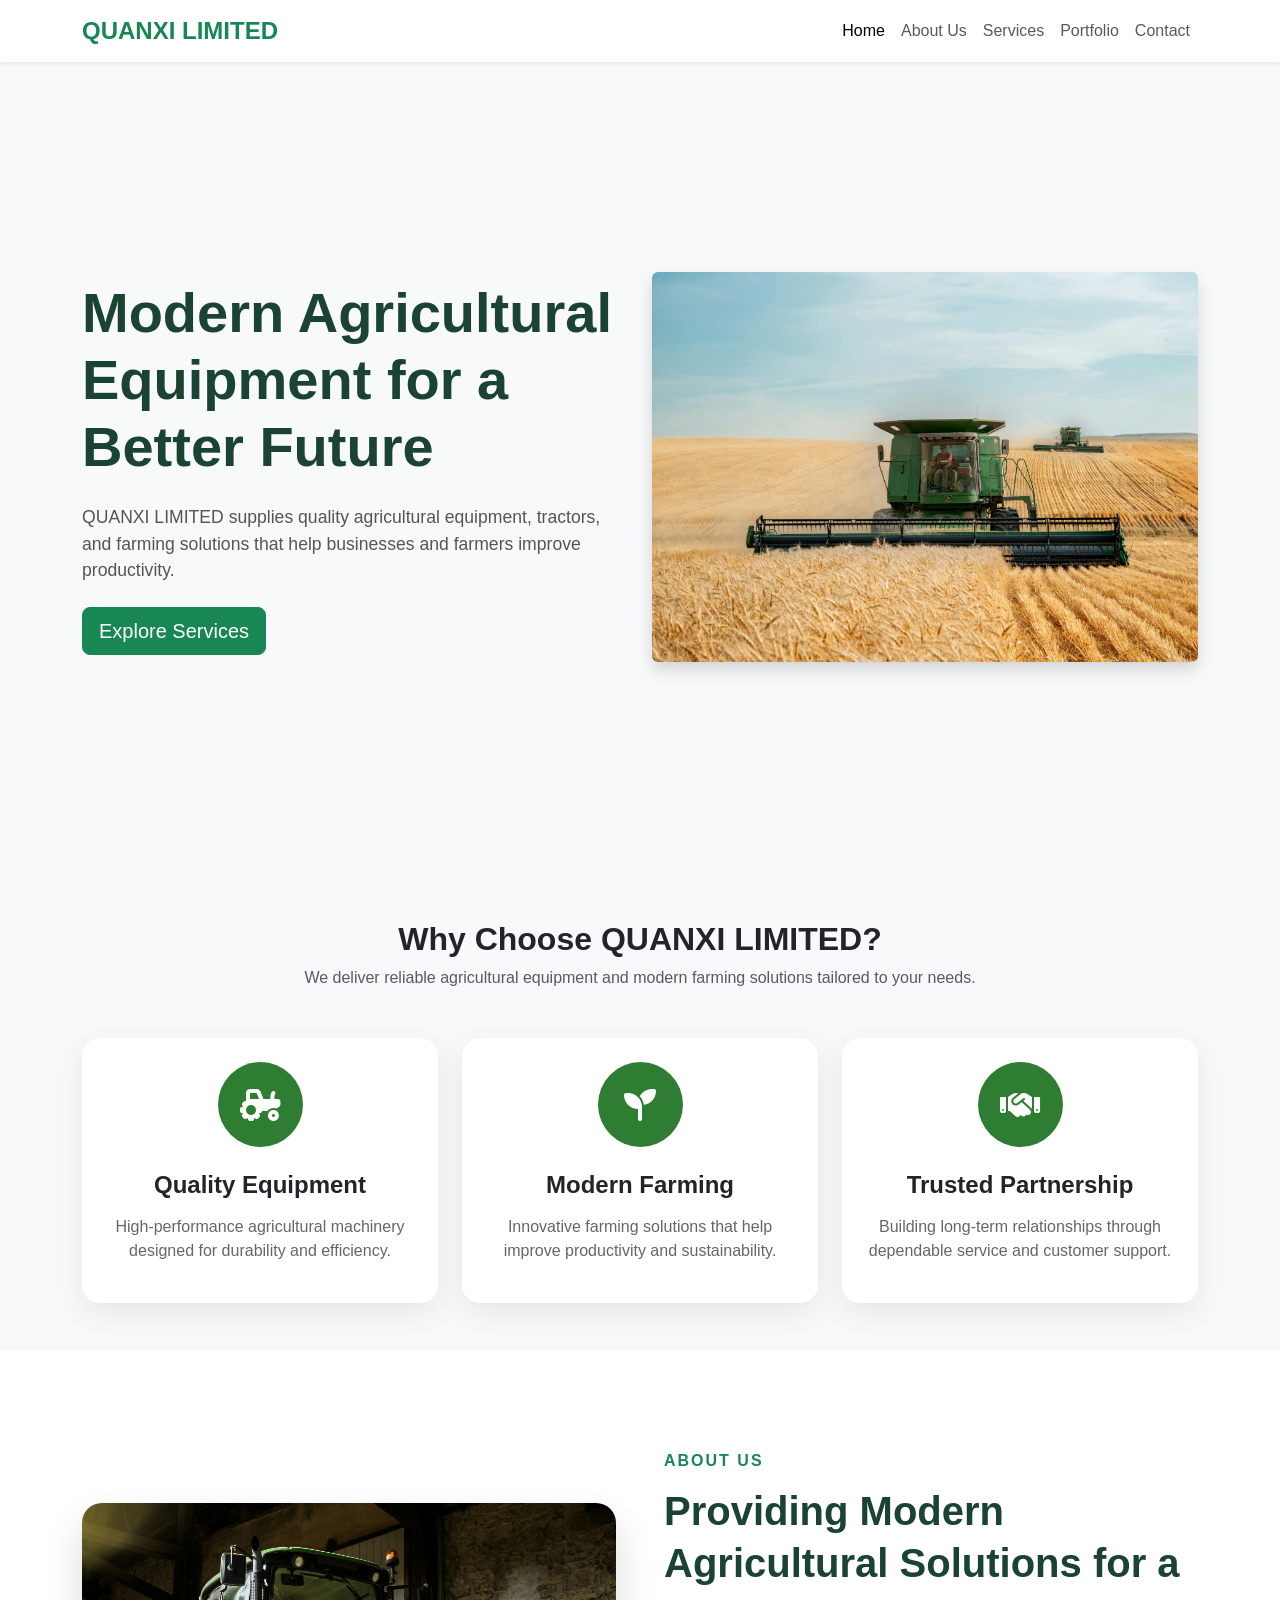
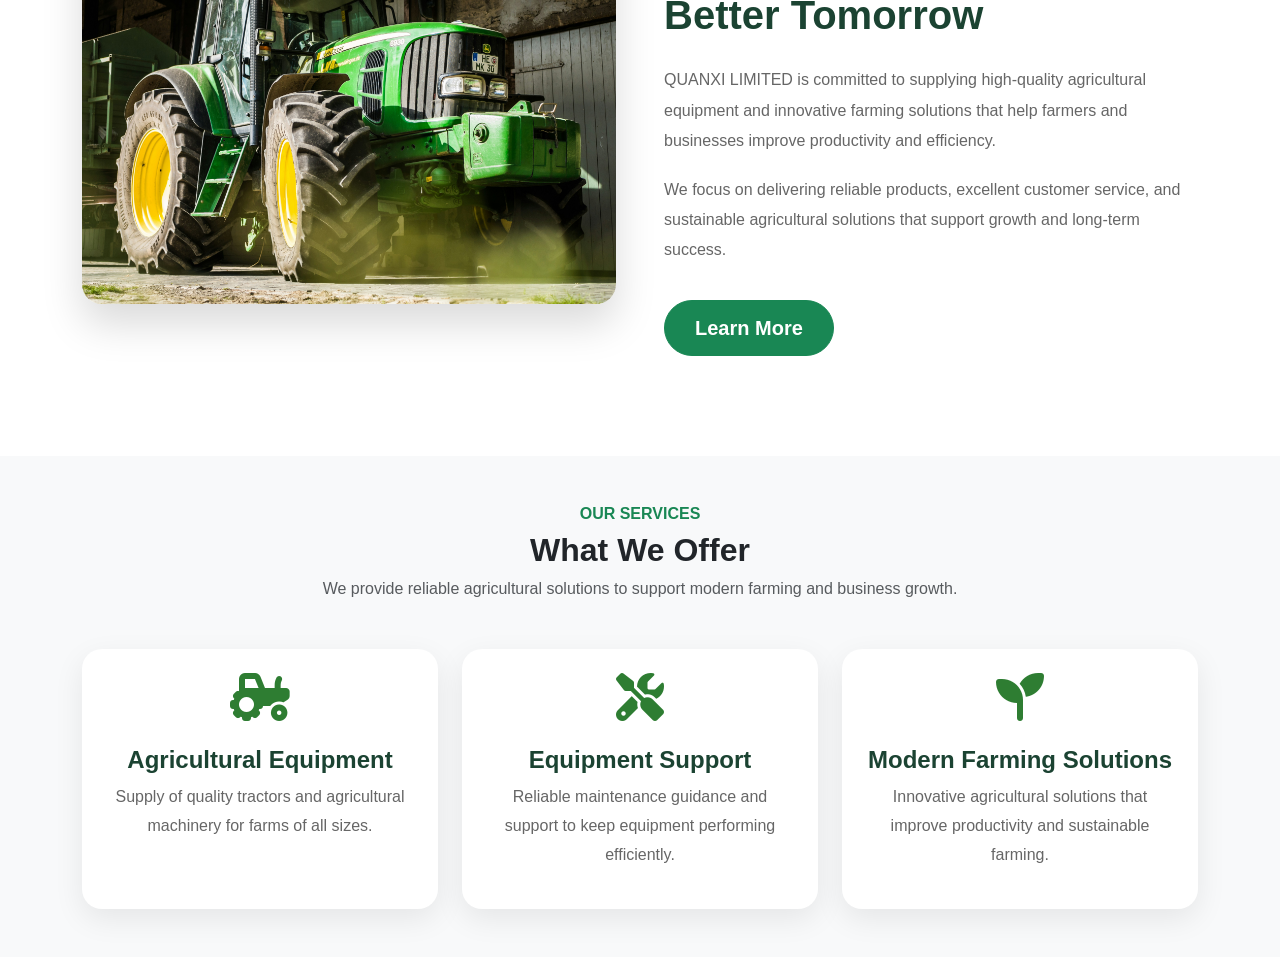
==== index.html @ 1d9ca7fa "Add initial website structure and content for QUANXI LIMITED and Build homepage, about and services " ====
<!DOCTYPE html>
<html lang="en">
<head>
    <meta charset="UTF-8">
    <meta name="viewport" content="width=device-width, initial-scale=1.0">

    <title>QUANXI LIMITED</title>

    <link href="https://cdn.jsdelivr.net/npm/bootstrap@5.3.8/dist/css/bootstrap.min.css" rel="stylesheet" integrity="sha384-sRIl4kxILFvY47J16cr9ZwB07vP4J8+LH7qKQnuqkuIAvNWLzeN8tE5YBujZqJLB" crossorigin="anonymous">
    <link rel="stylesheet" href="https://cdnjs.cloudflare.com/ajax/libs/font-awesome/6.7.2/css/all.min.css">
    <link rel="stylesheet" href="css/style.css">
</head>
<body>
    <nav class="navbar navbar-expand-lg bg-white shadow-sm">

  <div class="container">
    <a class="navbar-brand fw-bold text-success" href="index.html">
      QUANXI LIMITED
    </a>

    <button class="navbar-toggler" type="button" data-bs-toggle="collapse" data-bs-target="#navbarNav">
      <span class="navbar-toggler-icon"></span>
    </button>

    <div class="collapse navbar-collapse" id="navbarNav">
      <ul class="navbar-nav ms-auto">
        <li class="nav-item">
          <a class="nav-link active" href="index.html">Home</a>
        </li>
        <li class="nav-item">
          <a class="nav-link" href="about.html">About Us</a>
        </li>
        <li class="nav-item">
          <a class="nav-link" href="services.html">Services</a>
        </li>
        <li class="nav-item">
          <a class="nav-link" href="portfolio.html">Portfolio</a>
        </li>
        <li class="nav-item">
          <a class="nav-link" href="contact.html">Contact</a>
        </li>
      </ul>
    </div>
  </div>
</nav>
<section class="hero d-flex align-items-center">
    <div class="container">
        <div class="row align-items-center">

            <div class="col-lg-6">
                <h1 class="display-4 fw-bold">
                    Modern Agricultural Equipment for a Better Future
                </h1>

                <p class="lead my-4">
                    QUANXI LIMITED supplies quality agricultural equipment,
                    tractors, and farming solutions that help businesses and
                    farmers improve productivity.
                </p>

                <a href="services.html" class="btn btn-success btn-lg">
                    Explore Services
                </a>
            </div>

            <div class="col-lg-6 text-center">
                <img src="images/hero/hero.jpg"
                     class="img-fluid rounded shadow"
                     alt="Agricultural Equipment">
            </div>

        </div>
    </div>
</section>
<!-- Why Choose Us -->
<section class="py-5 bg-light">
    <div class="container">

        <div class="text-center mb-5">
            <h2 class="fw-bold">Why Choose QUANXI LIMITED?</h2>
            <p class="text-muted">
                We deliver reliable agricultural equipment and modern farming solutions tailored to your needs.
            </p>
        </div>

        <div class="row g-4">

            <!-- Card 1 -->
            <div class="col-md-4">
                <div class="feature-card text-center p-4 h-100">
                    <div class="icon-box">
                        <i class="fas fa-tractor"></i>
                    </div>

                    <h4 class="mt-4">Quality Equipment</h4>

                    <p>
                        High-performance agricultural machinery designed for durability and efficiency.
                    </p>
                </div>
            </div>

            <!-- Card 2 -->
            <div class="col-md-4">
                <div class="feature-card text-center p-4 h-100">
                    <div class="icon-box">
                        <i class="fas fa-seedling"></i>
                    </div>

                    <h4 class="mt-4">Modern Farming</h4>

                    <p>
                        Innovative farming solutions that help improve productivity and sustainability.
                    </p>
                </div>
            </div>

            <!-- Card 3 -->
            <div class="col-md-4">
                <div class="feature-card text-center p-4 h-100">
                    <div class="icon-box">
                        <i class="fas fa-handshake"></i>
                    </div>

                    <h4 class="mt-4">Trusted Partnership</h4>

                    <p>
                        Building long-term relationships through dependable service and customer support.
                    </p>
                </div>
            </div>

        </div>

    </div>
</section>
<!-- About Section -->
<section class="about-section">
    <div class="container">

        <div class="row align-items-center g-5">

            <!-- Image -->
            <div class="col-lg-6">
                <img src="images/about/about.jpg"
                     class="img-fluid"
                     alt="About QUANXI LIMITED">
            </div>

            <!-- Content -->
            <div class="col-lg-6">

                <h6 class="text-success text-uppercase fw-bold">
                    About Us
                </h6>

                <h2 class="fw-bold mb-4">
                    Providing Modern Agricultural Solutions for a Better Tomorrow
                </h2>

                <p>
                    QUANXI LIMITED is committed to supplying high-quality agricultural equipment and innovative farming solutions that help farmers and businesses improve productivity and efficiency.
                </p>

                <p>
                    We focus on delivering reliable products, excellent customer service, and sustainable agricultural solutions that support growth and long-term success.
                </p>

                <a href="about.html" class="btn btn-success btn-lg mt-3">
                    Learn More
                </a>

            </div>

        </div>

    </div>
</section>
<!-- Services Section -->
<section class="services-section py-5 bg-light">

    <div class="container">

        <div class="text-center mb-5">
            <h6 class="text-success text-uppercase fw-bold">
                Our Services
            </h6>

            <h2 class="fw-bold">
                What We Offer
            </h2>

            <p class="text-muted">
                We provide reliable agricultural solutions to support modern farming and business growth.
            </p>
        </div>

        <div class="row g-4">

            <!-- Service 1 -->
            <div class="col-md-4">
                <div class="service-card text-center p-4 h-100">
                    <i class="fas fa-tractor service-icon"></i>
                    <h4 class="mt-4">Agricultural Equipment</h4>
                    <p>
                        Supply of quality tractors and agricultural machinery for farms of all sizes.
                    </p>
                </div>
            </div>

            <!-- Service 2 -->
            <div class="col-md-4">
                <div class="service-card text-center p-4 h-100">
                    <i class="fas fa-screwdriver-wrench service-icon"></i>
                    <h4 class="mt-4">Equipment Support</h4>
                    <p>
                        Reliable maintenance guidance and support to keep equipment performing efficiently.
                    </p>
                </div>
            </div>

            <!-- Service 3 -->
            <div class="col-md-4">
                <div class="service-card text-center p-4 h-100">
                    <i class="fas fa-seedling service-icon"></i>
                    <h4 class="mt-4">Modern Farming Solutions</h4>
                    <p>
                        Innovative agricultural solutions that improve productivity and sustainable farming.
                    </p>
                </div>
            </div>

        </div>

    </div>

</section>
<script src="https://cdn.jsdelivr.net/npm/bootstrap@5.3.8/dist/js/bootstrap.bundle.min.js" integrity="sha384-FKyoEForCGlyvwx9Hj09JcYn3nv7wiPVlz7YYwJrWVcXK/BmnVDxM+D2scQbITxI" crossorigin="anonymous"></script>
</body>
</html>
---- css/style.css ----
body {
    font-family: Arial, sans-serif;
}

.navbar-brand {
    font-size: 1.5rem;
}
.hero{
    min-height:90vh;
    display:flex;
    align-items:center;
    background:#f8f9fa;
}

.hero h1{
    color:#1b4332;
}

.hero p{
    color:#555;
    font-size:1.1rem;
}

.hero img{
    max-height:550px;
    object-fit:cover;
    transition:.4s ease;
}

.hero img:hover{
    transform:scale(1.05);
}
/* ===========================
   Why Choose Us
=========================== */

.feature-card{
    background:#fff;
    border-radius:18px;
    box-shadow:0 10px 30px rgba(0,0,0,.08);
    transition:.35s ease;
}

.feature-card:hover{
    transform:translateY(-10px);
    box-shadow:0 15px 35px rgba(0,0,0,.12);
}

.icon-box{
    width:85px;
    height:85px;
    background:#2E7D32;
    color:#fff;
    border-radius:50%;
    display:flex;
    justify-content:center;
    align-items:center;
    margin:auto;
    font-size:2rem;
}

.feature-card h4{
    font-weight:700;
    margin-bottom:15px;
}

.feature-card p{
    color:#666;
}
/* ===========================
   About Section
=========================== */

.about-section{
    padding:100px 0;
    background:#fff;
}

.about-section img{
    width:100%;
    border-radius:20px;
    box-shadow:0 20px 40px rgba(0,0,0,.15);
    transition:.4s ease;
}

.about-section img:hover{
    transform:scale(1.03);
}

.about-section h6{
    letter-spacing:2px;
    margin-bottom:15px;
}

.about-section h2{
    color:#1B4332;
    font-size:2.5rem;
    line-height:1.3;
}

.about-section p{
    color:#666;
    line-height:1.9;
    margin-bottom:18px;
}

.about-section .btn{
    padding:12px 30px;
    border-radius:50px;
    font-weight:600;
    transition:.3s;
}

.about-section .btn:hover{
    transform:translateY(-3px);
}
/* ===========================
   Services Section
=========================== */

.services-section{
    padding:100px 0;
}

.service-card{
    background:#fff;
    border-radius:20px;
    box-shadow:0 10px 30px rgba(0,0,0,.08);
    transition:.3s ease;
}

.service-card:hover{
    transform:translateY(-10px);
    box-shadow:0 20px 40px rgba(0,0,0,.12);
}

.service-icon{
    font-size:3rem;
    color:#2E7D32;
}

.service-card h4{
    margin-top:20px;
    color:#1B4332;
    font-weight:700;
}

.service-card p{
    color:#666;
    line-height:1.8;
}
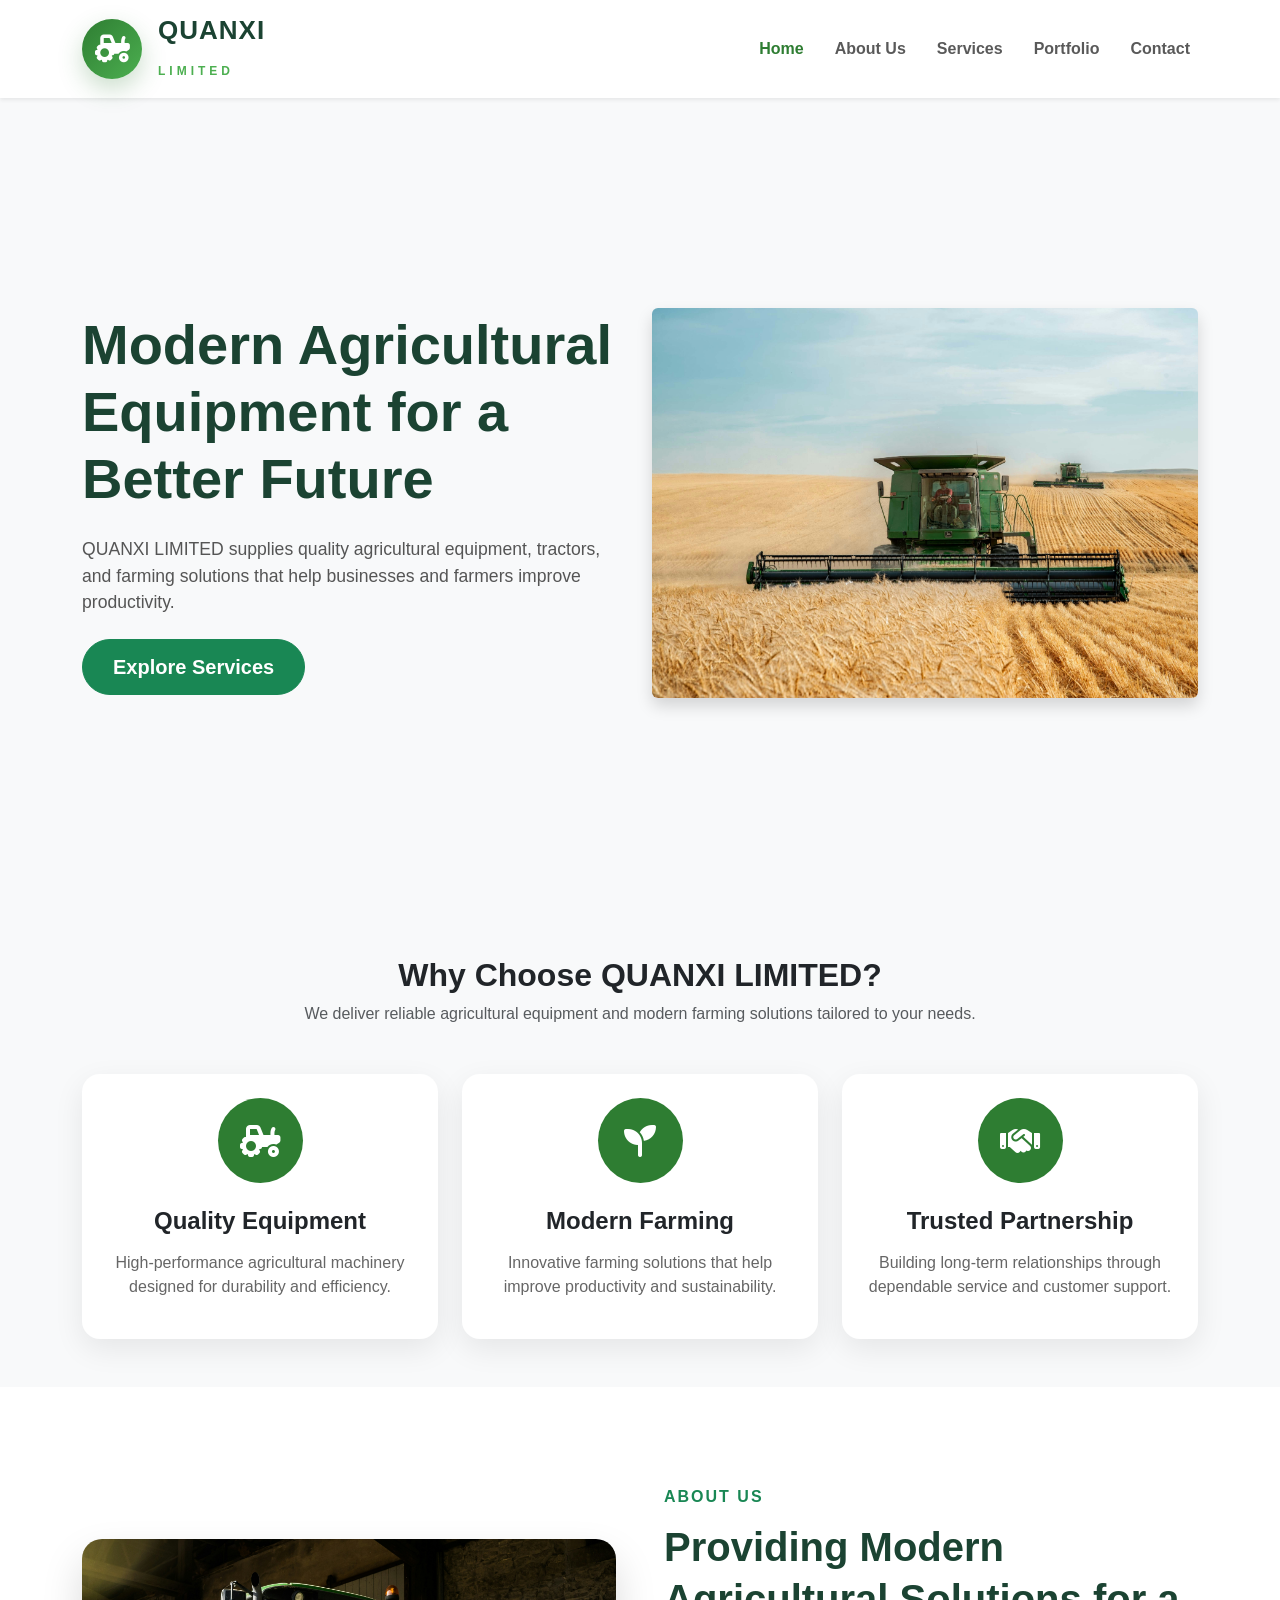
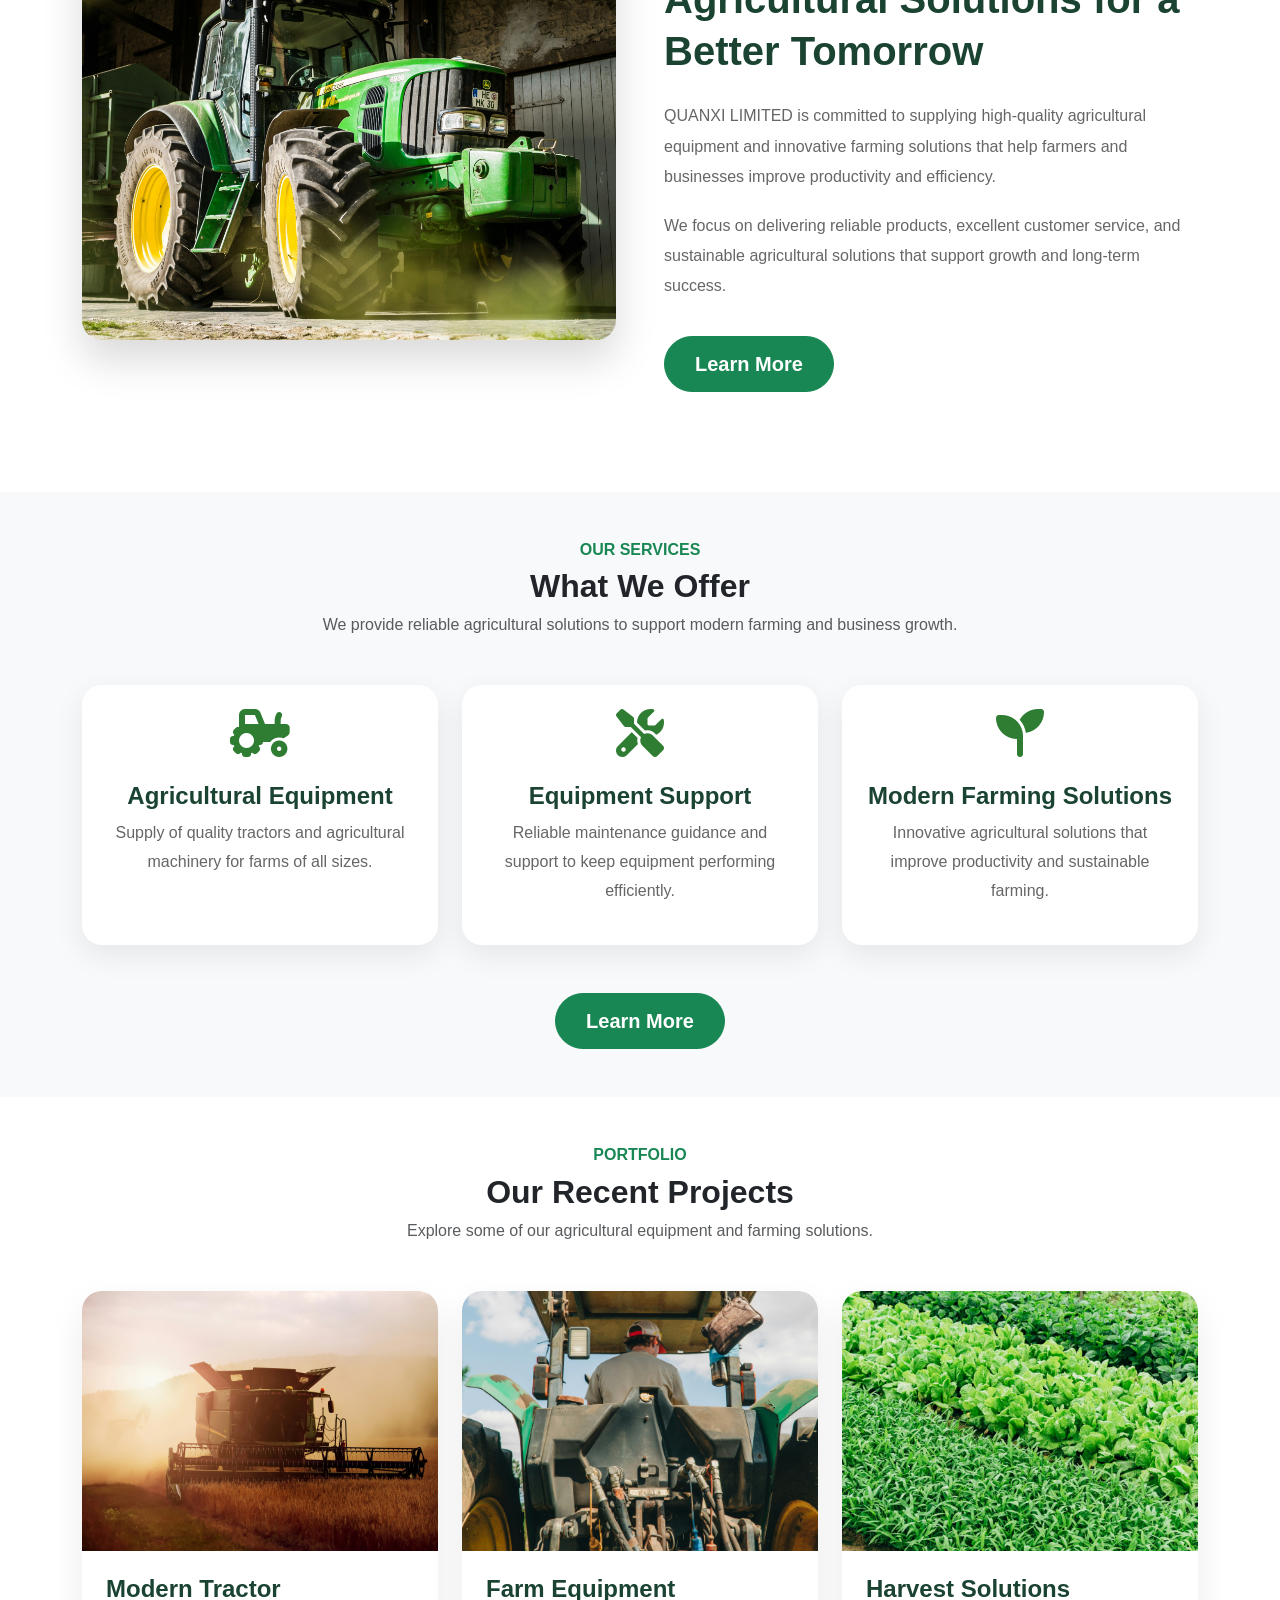
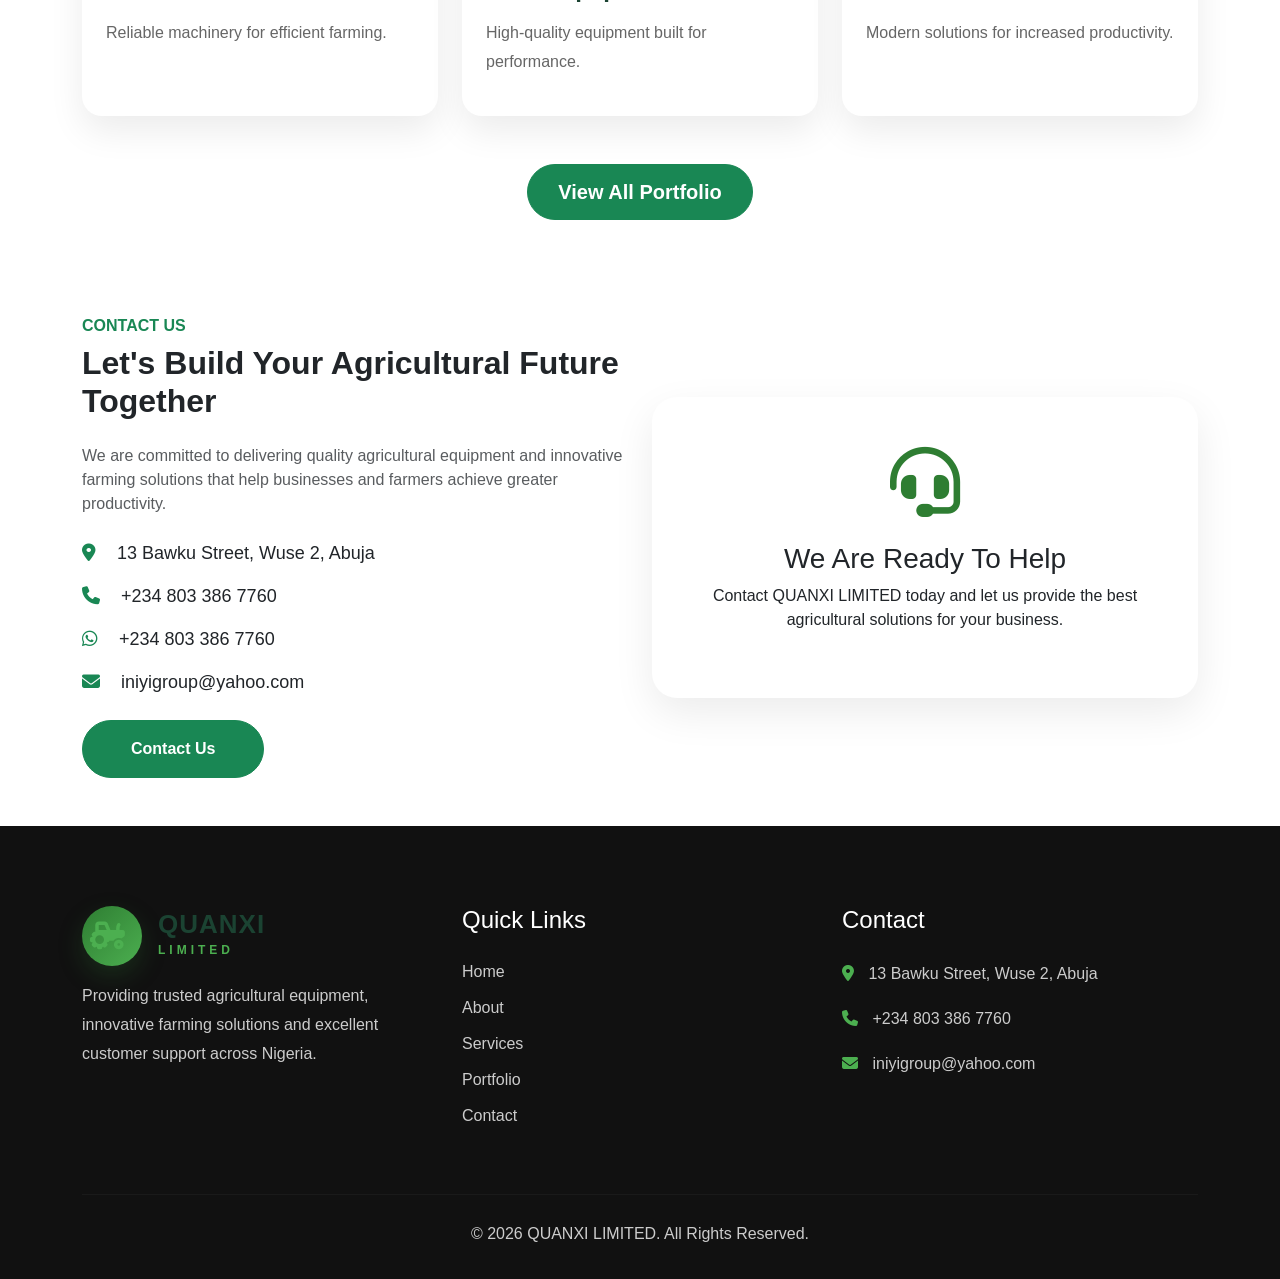
==== commit ab17267a: "Enhance website design and functionality - Updated CSS styles for buttons, portfolio, and sections t" ====
--- a/index.html
+++ b/index.html
@@ -14,9 +14,29 @@
     <nav class="navbar navbar-expand-lg bg-white shadow-sm">
 
   <div class="container">
-    <a class="navbar-brand fw-bold text-success" href="index.html">
-      QUANXI LIMITED
-    </a>
+    <a class="navbar-brand d-flex align-items-center" href="index.html">
+
+    <div class="logo-icon me-3">
+
+        <i class="fas fa-tractor"></i>
+
+    </div>
+
+    <div>
+
+        <span class="logo-title">
+            QUANXI
+        </span>
+
+        <br>
+
+        <span class="logo-subtitle">
+            LIMITED
+        </span>
+
+    </div>
+
+</a>
 
     <button class="navbar-toggler" type="button" data-bs-toggle="collapse" data-bs-target="#navbarNav">
       <span class="navbar-toggler-icon"></span>
@@ -229,12 +249,293 @@
                     </p>
                 </div>
             </div>
-
-        </div>
-
-    </div>
-
+            <div class="text-center mt-5">
+            <a href="services.html" class="btn btn-success btn-lg">
+            Learn More
+            </a>
+            </div>
+        </div>
+    </div>
 </section>
-<script src="https://cdn.jsdelivr.net/npm/bootstrap@5.3.8/dist/js/bootstrap.bundle.min.js" integrity="sha384-FKyoEForCGlyvwx9Hj09JcYn3nv7wiPVlz7YYwJrWVcXK/BmnVDxM+D2scQbITxI" crossorigin="anonymous"></script>
+<!-- Portfolio Preview -->
+<section class="portfolio-section py-5">
+
+    <div class="container">
+
+        <div class="text-center mb-5">
+
+            <h6 class="text-success text-uppercase fw-bold">
+                Portfolio
+            </h6>
+
+            <h2 class="fw-bold">
+                Our Recent Projects
+            </h2>
+
+            <p class="text-muted">
+                Explore some of our agricultural equipment and farming solutions.
+            </p>
+
+        </div>
+
+        <div class="row g-4">
+
+            <div class="col-md-4">
+                <div class="portfolio-card">
+                    <img src="images/portfolio/portfolio1.jpg" class="img-fluid" alt="">
+                    <div class="p-4">
+                        <h4>Modern Tractor</h4>
+                        <p>Reliable machinery for efficient farming.</p>
+                    </div>
+                </div>
+            </div>
+
+            <div class="col-md-4">
+                <div class="portfolio-card">
+                    <img src="images/portfolio/portfolio2.jpg" class="img-fluid" alt="">
+                    <div class="p-4">
+                        <h4>Farm Equipment</h4>
+                        <p>High-quality equipment built for performance.</p>
+                    </div>
+                </div>
+            </div>
+
+            <div class="col-md-4">
+                <div class="portfolio-card">
+                    <img src="images/portfolio/portfolio3.jpg" class="img-fluid" alt="">
+                    <div class="p-4">
+                        <h4>Harvest Solutions</h4>
+                        <p>Modern solutions for increased productivity.</p>
+                    </div>
+                </div>
+            </div>
+
+        </div>
+
+        <div class="text-center mt-5">
+
+            <a href="portfolio.html" class="btn btn-success btn-lg">
+                View All Portfolio
+            </a>
+
+        </div>
+
+    </div>
+</section>
+<!-- ================= Contact Preview ================= -->
+
+<section class="contact-preview py-5">
+
+    <div class="container">
+
+        <div class="row align-items-center">
+
+            <div class="col-lg-6">
+
+                <h6 class="text-success text-uppercase fw-bold">
+                    Contact Us
+                </h6>
+
+                <h2 class="fw-bold mb-4">
+                    Let's Build Your Agricultural Future Together
+                </h2>
+
+                <p class="text-muted mb-4">
+                    We are committed to delivering quality agricultural
+                    equipment and innovative farming solutions that help
+                    businesses and farmers achieve greater productivity.
+                </p>
+
+                <div class="contact-item mb-3">
+
+                    <i class="fas fa-map-marker-alt text-success me-3"></i>
+
+                    13 Bawku Street, Wuse 2, Abuja
+
+                </div>
+
+                <div class="contact-item mb-3">
+
+                    <i class="fas fa-phone text-success me-3"></i>
+
+                    +234 803 386 7760
+
+                </div>
+
+                <div class="contact-item mb-3">
+
+                    <i class="fab fa-whatsapp text-success me-3"></i>
+
+                    +234 803 386 7760
+
+                </div>
+
+                <div class="contact-item mb-4">
+
+                    <i class="fas fa-envelope text-success me-3"></i>
+
+                    iniyigroup@yahoo.com
+
+                </div>
+
+                <a href="contact.html" class="btn btn-success rounded-pill px-5 py-3">
+
+                    Contact Us
+
+                </a>
+
+            </div>
+
+            <div class="col-lg-6">
+
+                <div class="contact-box">
+
+                    <i class="fas fa-headset"></i>
+
+                    <h3>
+
+                        We Are Ready To Help
+
+                    </h3>
+
+                    <p>
+
+                        Contact QUANXI LIMITED today and let us provide
+                        the best agricultural solutions for your business.
+
+                    </p>
+
+                </div>
+
+            </div>
+
+        </div>
+
+    </div>
+
+</section>
+<!-- ================= Footer ================= -->
+
+<footer class="footer">
+
+<div class="container">
+
+<div class="row gy-5">
+
+<div class="col-lg-4">
+
+<div class="d-flex align-items-center mb-3">
+
+<div class="logo-icon me-3">
+
+<i class="fas fa-tractor"></i>
+
+</div>
+
+<div>
+
+<h3 class="mb-0 logo-title">
+
+QUANXI
+
+</h3>
+
+<small class="logo-subtitle">
+
+LIMITED
+
+</small>
+
+</div>
+
+</div>
+
+<p>
+
+Providing trusted agricultural equipment,
+innovative farming solutions and excellent
+customer support across Nigeria.
+
+</p>
+
+</div>
+
+<div class="col-lg-4">
+
+<h4>
+
+Quick Links
+
+</h4>
+
+<ul class="footer-links">
+
+<li><a href="index.html">Home</a></li>
+
+<li><a href="about.html">About</a></li>
+
+<li><a href="services.html">Services</a></li>
+
+<li><a href="portfolio.html">Portfolio</a></li>
+
+<li><a href="contact.html">Contact</a></li>
+
+</ul>
+
+</div>
+
+<div class="col-lg-4">
+
+<h4>
+
+Contact
+
+</h4>
+
+<p>
+
+<i class="fas fa-map-marker-alt"></i>
+
+13 Bawku Street,
+Wuse 2,
+Abuja
+
+</p>
+
+<p>
+
+<i class="fas fa-phone"></i>
+
++234 803 386 7760
+
+</p>
+
+<p>
+
+<i class="fas fa-envelope"></i>
+
+iniyigroup@yahoo.com
+
+</p>
+
+</div>
+
+</div>
+
+<hr>
+
+<p class="text-center mb-0">
+
+© 2026 QUANXI LIMITED.
+All Rights Reserved.
+
+</p>
+
+</div>
+
+</footer>
+
+<script src="https://cdn.jsdelivr.net/npm/bootstrap@5.3.8/dist/js/bootstrap.bundle.min.js"></script>
+
 </body>
-</html>+</html>
--- a/css/style.css
+++ b/css/style.css
@@ -29,6 +29,17 @@
 
 .hero img:hover{
     transform:scale(1.05);
+}
+
+.hero .btn{
+    padding:12px 30px;
+    border-radius:50px;
+    font-weight:600;
+    transition:.3s;
+}
+
+.hero .btn:hover{
+    transform:translateY(-3px);
 }
 /* ===========================
    Why Choose Us
@@ -148,4 +159,888 @@
 .service-card p{
     color:#666;
     line-height:1.8;
+}
+
+/* ===========================
+   Global Buttons
+=========================== */
+
+.btn-success{
+    border-radius:50px;
+    padding:12px 30px;
+    font-weight:600;
+    transition:all .3s ease;
+}
+
+.btn-success:hover{
+    transform:translateY(-4px);
+    background:#1B4332;
+    border-color:#1B4332;
+    box-shadow:0 10px 20px rgba(0,0,0,.15);
+}
+
+/* ===========================
+   Portfolio Hero
+=========================== */
+
+.portfolio-hero{
+
+    background:linear-gradient(rgba(0,0,0,.60),rgba(0,0,0,.60)),
+    url("../images/portfolio/portfolio1.jpg");
+
+    background-size:cover;
+    background-position:center;
+    background-repeat:no-repeat;
+
+    padding:150px 0;
+
+    color:#fff;
+
+}
+
+.portfolio-hero h1{
+
+    font-size:3.2rem;
+
+    margin:20px 0;
+
+}
+
+.portfolio-hero p{
+
+    max-width:700px;
+
+    margin:auto;
+
+}
+
+
+
+/* ===========================
+   Portfolio Section
+=========================== */
+
+.portfolio-section{
+
+    padding:100px 0;
+
+}
+
+.portfolio-section .btn{
+
+    transition:.3s;
+
+}
+
+.portfolio-section .btn:hover{
+
+    transform:translateY(-3px);
+
+}
+
+
+
+/* ===========================
+   Portfolio Card
+=========================== */
+
+.portfolio-card{
+
+    background:#fff;
+
+    border-radius:20px;
+
+    overflow:hidden;
+
+    box-shadow:0 15px 35px rgba(0,0,0,.08);
+
+    transition:.4s;
+
+    height:100%;
+
+    display:flex;
+
+    flex-direction:column;
+
+}
+
+.portfolio-card:hover{
+
+    transform:translateY(-10px);
+
+    box-shadow:0 25px 50px rgba(0,0,0,.15);
+
+}
+
+
+
+/* Images */
+
+.portfolio-card img{
+
+    width:100%;
+
+    height:260px;
+
+    object-fit:cover;
+
+    transition:.5s;
+
+}
+
+.portfolio-card:hover img{
+
+    transform:scale(1.08);
+
+}
+
+
+
+/* Card Body */
+
+.portfolio-card .p-4{
+
+    flex:1;
+
+    display:flex;
+
+    flex-direction:column;
+
+}
+
+.portfolio-card h4{
+
+    color:#1B4332;
+
+    font-weight:700;
+
+    margin-bottom:15px;
+
+}
+
+.portfolio-card p{
+
+    color:#666;
+
+    line-height:1.8;
+
+    flex-grow:1;
+
+}
+
+.portfolio-card .btn{
+
+    align-self:flex-start;
+
+}
+
+
+
+/* ===========================
+   Statistics
+=========================== */
+
+.stats-section{
+
+    background:#f8f9fa;
+
+}
+
+.stats-section h2{
+
+    font-size:3rem;
+
+    color:#2E7D32;
+
+    font-weight:700;
+
+}
+
+.stats-section p{
+
+    color:#666;
+
+}
+
+
+
+/* ===========================
+   CTA
+=========================== */
+
+.cta-section{
+
+    background:#2E7D32;
+
+    color:#fff;
+
+    padding:90px 0;
+
+}
+
+.cta-section .btn{
+
+    transition:.3s;
+
+}
+
+.cta-section .btn:hover{
+
+    transform:translateY(-4px);
+
+}
+
+
+
+/* ===========================
+   Footer
+=========================== */
+
+footer{
+
+    background:#111;
+
+}
+
+footer h3,
+footer h4{
+
+    margin-bottom:20px;
+
+}
+
+footer p{
+
+    color:#ccc;
+
+}
+
+footer ul{
+
+    padding:0;
+
+}
+
+footer ul li{
+
+    margin-bottom:10px;
+
+}
+
+footer ul li a{
+
+    color:#ccc;
+
+    text-decoration:none;
+
+    transition:.3s;
+
+}
+
+footer ul li a:hover{
+
+    color:#2E7D32;
+
+}
+
+footer i{
+
+    cursor:pointer;
+
+    transition:.3s;
+
+}
+
+footer i:hover{
+
+    color:#2E7D32;
+
+    transform:translateY(-5px);
+
+}
+
+/*==================================
+        COMPANY LOGO
+==================================*/
+
+.logo-icon{
+
+    width:60px;
+    height:60px;
+
+    border-radius:50%;
+
+    background:linear-gradient(135deg,#2E7D32,#4CAF50);
+
+    display:flex;
+    justify-content:center;
+    align-items:center;
+
+    color:#fff;
+
+    font-size:28px;
+
+    transition:.4s ease;
+
+    box-shadow:0 10px 25px rgba(46,125,50,.25);
+
+}
+
+.logo-title{
+
+    font-size:26px;
+
+    font-weight:800;
+
+    color:#1B4332;
+
+    letter-spacing:1px;
+
+    line-height:1;
+
+    transition:.3s;
+
+}
+
+.logo-subtitle{
+
+    color:#4CAF50;
+
+    font-size:12px;
+
+    letter-spacing:4px;
+
+    font-weight:700;
+
+    text-transform:uppercase;
+
+}
+
+.navbar-brand{
+
+    text-decoration:none;
+
+}
+
+.navbar-brand:hover .logo-icon{
+
+    transform:rotate(-10deg) scale(1.08);
+
+    box-shadow:0 15px 35px rgba(46,125,50,.45);
+
+}
+
+.navbar-brand:hover .logo-title{
+
+    color:#2E7D32;
+
+}
+.navbar-nav .nav-link{
+
+    font-weight:600;
+
+    margin-left:15px;
+
+    transition:.3s;
+
+}
+
+.navbar-nav .nav-link:hover{
+
+    color:#2E7D32;
+
+}
+
+.navbar-nav .nav-link.active{
+
+    color:#2E7D32 !important;
+
+}
+
+.team-avatar{
+    width:90px;
+    height:90px;
+    border-radius:50%;
+    background:#2E7D32;
+    color:#fff;
+    display:flex;
+    justify-content:center;
+    align-items:center;
+    margin:0 auto 20px;
+    font-size:32px;
+    font-weight:700;
+    box-shadow:0 10px 25px rgba(46,125,50,.25);
+    transition:.3s ease;
+}
+
+.team-card:hover .team-avatar{
+    transform:scale(1.08);
+    background:#1B4332;
+}
+
+/*==================================
+CONTACT PREVIEW
+==================================*/
+
+.contact-preview{
+
+    padding:100px 0;
+
+}
+
+.contact-item{
+
+    font-size:18px;
+
+    margin-bottom:18px;
+
+}
+
+.contact-box{
+
+    background:#fff;
+
+    padding:50px;
+
+    border-radius:25px;
+
+    text-align:center;
+
+    box-shadow:0 15px 40px rgba(0,0,0,.08);
+
+    transition:.4s;
+
+}
+
+.contact-box:hover{
+
+    transform:translateY(-10px);
+
+    box-shadow:0 25px 50px rgba(0,0,0,.15);
+
+}
+
+.contact-box i{
+
+    font-size:70px;
+
+    color:#2E7D32;
+
+    margin-bottom:25px;
+
+}
+
+
+
+/*==================================
+FOOTER
+==================================*/
+
+.footer{
+
+    background:#111;
+
+    color:#fff;
+
+    padding:80px 0 30px;
+
+}
+
+.footer p{
+
+    color:#ccc;
+
+    line-height:1.8;
+
+}
+
+.footer h4{
+
+    margin-bottom:25px;
+
+}
+
+.footer-links{
+
+    list-style:none;
+
+    padding:0;
+
+}
+
+.footer-links li{
+
+    margin-bottom:12px;
+
+}
+
+.footer-links a{
+
+    color:#ccc;
+
+    text-decoration:none;
+
+    transition:.3s;
+
+}
+
+.footer-links a:hover{
+
+    color:#4CAF50;
+
+    padding-left:8px;
+
+}
+
+.footer hr{
+
+    border-color:rgba(255,255,255,.15);
+
+    margin:50px 0 25px;
+
+}
+
+.footer i{
+
+    color:#4CAF50;
+
+    margin-right:10px;
+
+}
+
+/*==================================
+        CONTACT HERO
+==================================*/
+
+.contact-hero{
+
+    background:linear-gradient(rgba(0,0,0,.65),rgba(0,0,0,.65)),
+    url("../images/hero/hero.jpg");
+
+    background-size:cover;
+    background-position:center;
+    background-repeat:no-repeat;
+
+    padding:150px 0;
+
+    color:#fff;
+
+}
+
+.contact-hero h1{
+
+    font-size:3.2rem;
+    margin:20px 0;
+
+}
+
+.contact-hero p{
+
+    max-width:700px;
+    margin:auto;
+
+}
+
+
+
+/*==================================
+        CONTACT SECTION
+==================================*/
+
+.contact-section{
+
+    padding:100px 0;
+
+}
+
+.contact-card{
+
+    display:flex;
+
+    align-items:flex-start;
+
+    gap:20px;
+
+    padding:25px;
+
+    background:#fff;
+
+    border-radius:18px;
+
+    box-shadow:0 10px 30px rgba(0,0,0,.08);
+
+    transition:.4s;
+
+}
+
+.contact-card:hover{
+
+    transform:translateY(-8px);
+
+    box-shadow:0 20px 40px rgba(0,0,0,.15);
+
+}
+
+.contact-card i{
+
+    font-size:28px;
+
+    color:#2E7D32;
+
+    margin-top:8px;
+
+}
+
+.contact-card h5{
+
+    font-weight:700;
+
+    color:#1B4332;
+
+}
+
+.contact-card p{
+
+    color:#666;
+
+    margin:0;
+
+    line-height:1.8;
+
+}
+
+
+
+/*==================================
+        CONTACT FORM
+==================================*/
+
+.form-box{
+
+    background:#fff;
+
+    padding:40px;
+
+    border-radius:20px;
+
+    box-shadow:0 15px 40px rgba(0,0,0,.08);
+
+}
+
+.form-control{
+
+    border-radius:12px;
+
+    padding:15px;
+
+    border:1px solid #ddd;
+
+    transition:.3s;
+
+}
+
+.form-control:focus{
+
+    border-color:#2E7D32;
+
+    box-shadow:0 0 0 .2rem rgba(46,125,50,.15);
+
+}
+
+.form-box .btn{
+
+    padding:14px 35px;
+
+    transition:.3s;
+
+}
+
+.form-box .btn:hover{
+
+    transform:translateY(-4px);
+
+}
+
+
+
+/*==================================
+        MANAGEMENT TEAM
+==================================*/
+
+.team-section{
+
+    padding:100px 0;
+
+}
+
+.team-card{
+
+    background:#fff;
+
+    padding:40px;
+
+    border-radius:20px;
+
+    box-shadow:0 10px 30px rgba(0,0,0,.08);
+
+    transition:.4s;
+
+}
+
+.team-card:hover{
+
+    transform:translateY(-10px);
+
+    box-shadow:0 20px 45px rgba(0,0,0,.15);
+
+}
+
+.team-avatar{
+
+    width:100px;
+
+    height:100px;
+
+    margin:0 auto 25px;
+
+    border-radius:50%;
+
+    background:linear-gradient(135deg,#2E7D32,#4CAF50);
+
+    color:#fff;
+
+    display:flex;
+
+    justify-content:center;
+
+    align-items:center;
+
+    font-size:34px;
+
+    font-weight:700;
+
+    transition:.4s;
+
+}
+
+.team-card:hover .team-avatar{
+
+    transform:rotate(10deg) scale(1.08);
+
+}
+
+.team-card h3{
+
+    color:#1B4332;
+
+    margin-bottom:10px;
+
+}
+
+.team-card p{
+
+    color:#666;
+
+    line-height:1.8;
+
+}
+
+
+
+/*==================================
+        OFFICE LOCATION
+==================================*/
+
+.location-section{
+
+    padding:100px 0;
+
+}
+
+.location-card{
+
+    background:#fff;
+
+    text-align:center;
+
+    padding:60px;
+
+    border-radius:20px;
+
+    box-shadow:0 15px 40px rgba(0,0,0,.08);
+
+    transition:.4s;
+
+}
+
+.location-card:hover{
+
+    transform:translateY(-10px);
+
+    box-shadow:0 25px 50px rgba(0,0,0,.15);
+
+}
+
+.location-card i{
+
+    font-size:70px;
+
+    color:#2E7D32;
+
+    margin-bottom:25px;
+
+}
+
+.location-card h4{
+
+    color:#1B4332;
+
+    font-weight:700;
+
+}
+
+.location-card p{
+
+    color:#666;
+
+}
+
+
+
+/*==================================
+        RESPONSIVE
+==================================*/
+
+@media(max-width:768px){
+
+.contact-hero{
+
+    padding:120px 0;
+
+}
+
+.contact-hero h1{
+
+    font-size:2.3rem;
+
+}
+
+.form-box{
+
+    padding:25px;
+
+}
+
+.team-card{
+
+    margin-bottom:30px;
+
+}
+
+.location-card{
+
+    padding:35px;
+
+}
+
 }
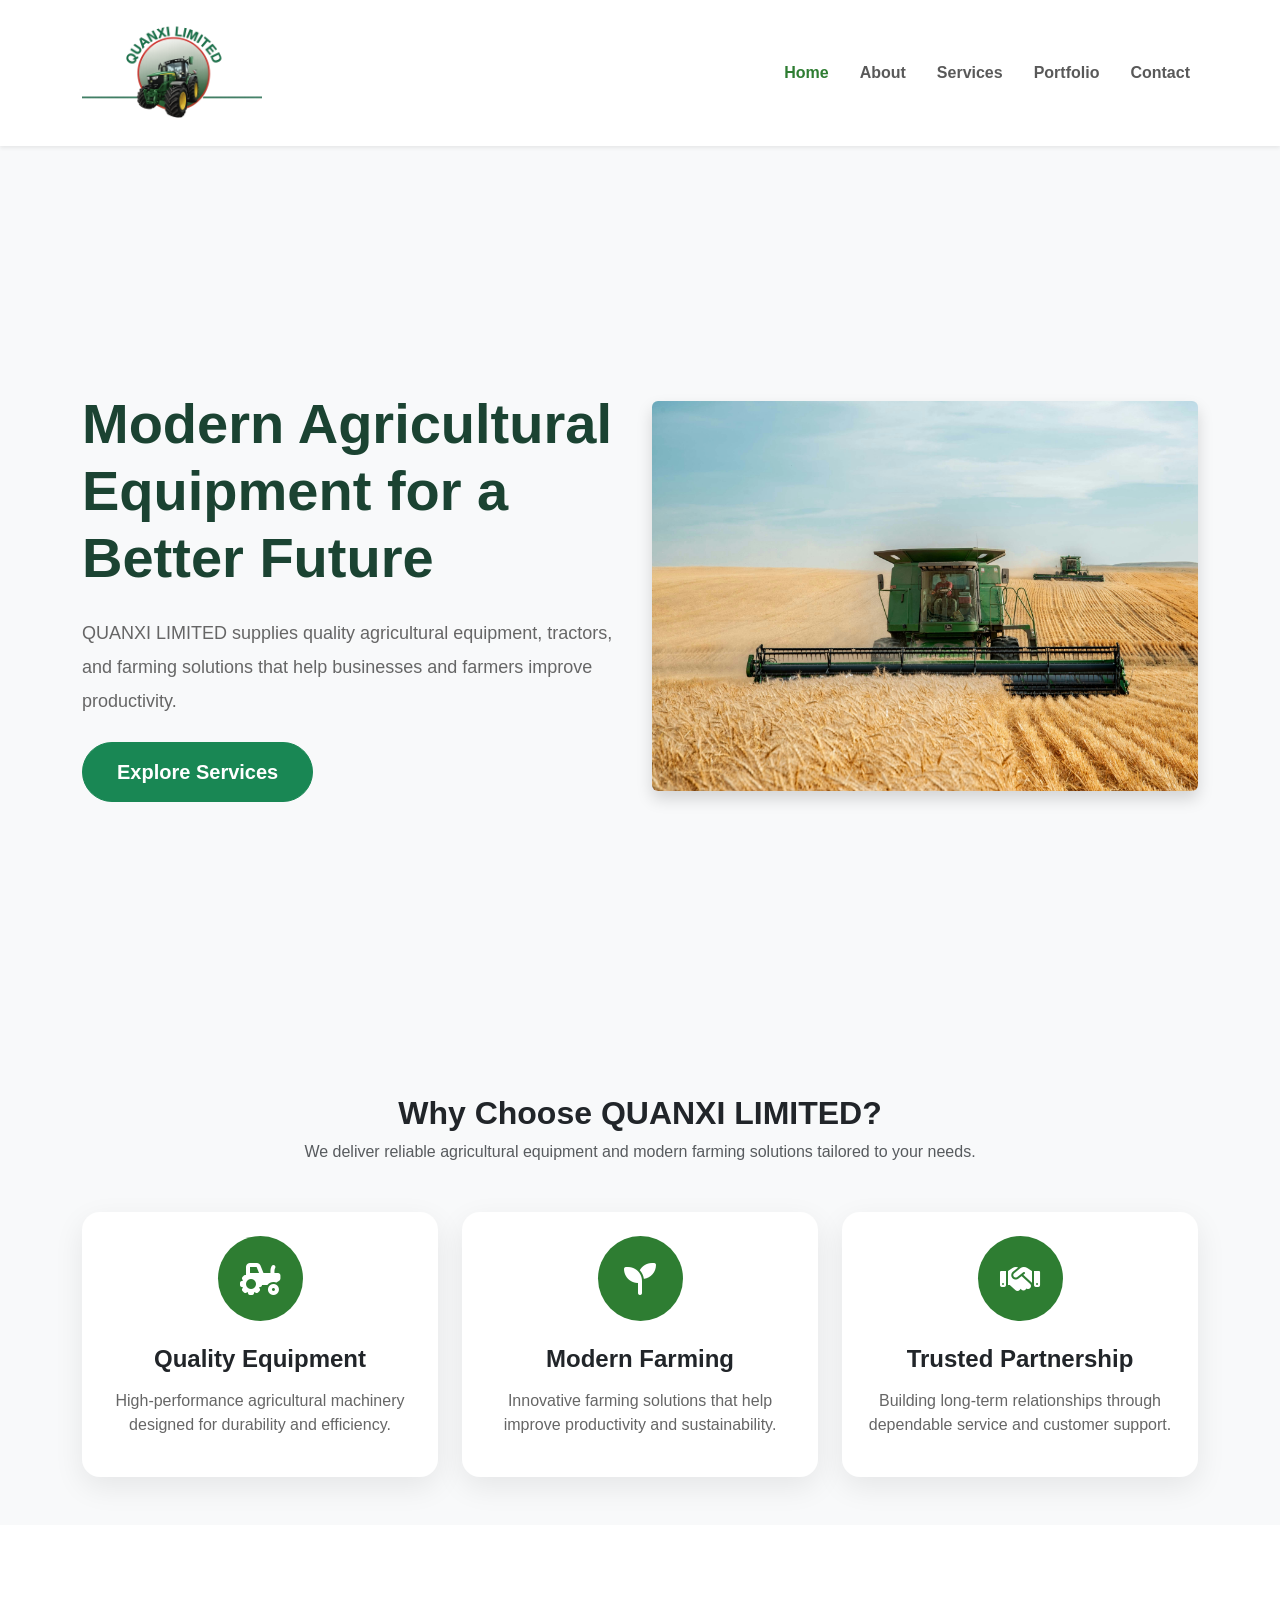
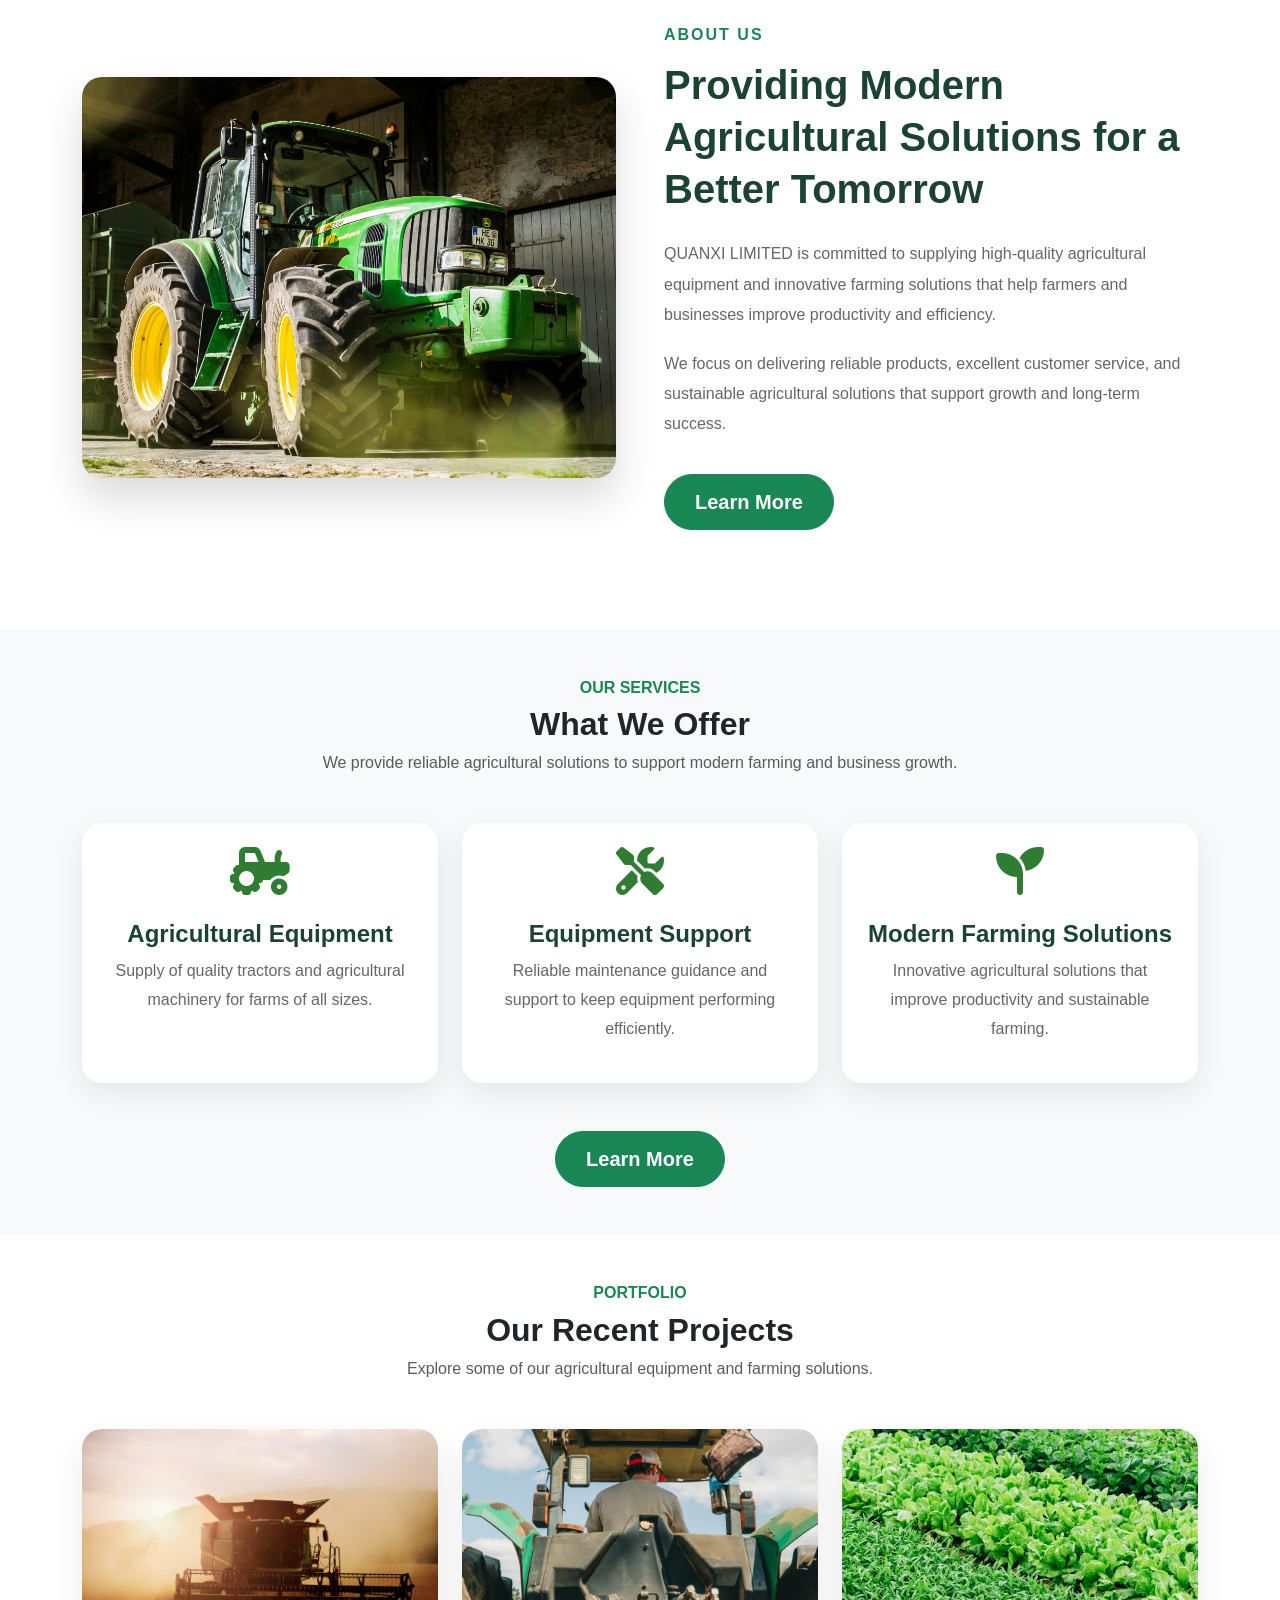
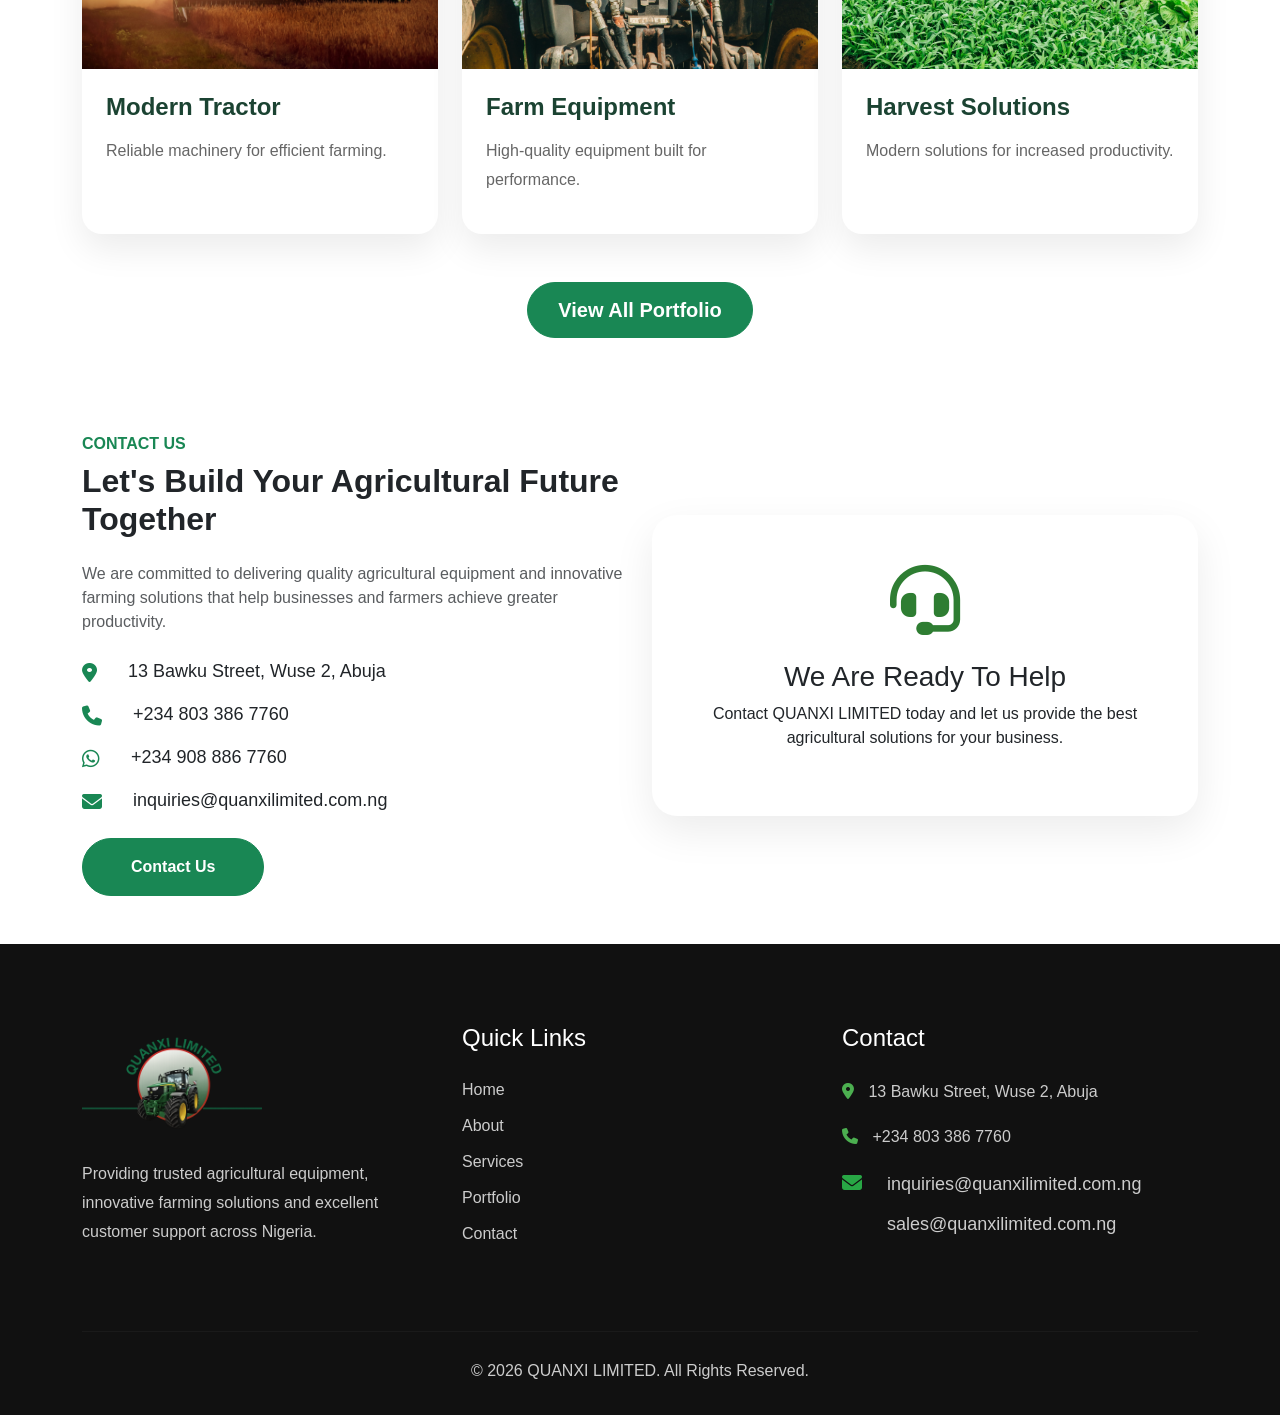
==== commit 2983e491: "Refactor website layout and styles: update navbar, enhance responsiveness, and integrate Poppins fon" ====
--- a/index.html
+++ b/index.html
@@ -11,57 +11,50 @@
     <link rel="stylesheet" href="css/style.css">
 </head>
 <body>
-    <nav class="navbar navbar-expand-lg bg-white shadow-sm">
-
-  <div class="container">
-    <a class="navbar-brand d-flex align-items-center" href="index.html">
-
-    <div class="logo-icon me-3">
-
-        <i class="fas fa-tractor"></i>
-
-    </div>
-
-    <div>
-
-        <span class="logo-title">
-            QUANXI
-        </span>
-
-        <br>
-
-        <span class="logo-subtitle">
-            LIMITED
-        </span>
-
-    </div>
-
-</a>
-
-    <button class="navbar-toggler" type="button" data-bs-toggle="collapse" data-bs-target="#navbarNav">
-      <span class="navbar-toggler-icon"></span>
-    </button>
-
-    <div class="collapse navbar-collapse" id="navbarNav">
-      <ul class="navbar-nav ms-auto">
-        <li class="nav-item">
-          <a class="nav-link active" href="index.html">Home</a>
-        </li>
-        <li class="nav-item">
-          <a class="nav-link" href="about.html">About Us</a>
-        </li>
-        <li class="nav-item">
-          <a class="nav-link" href="services.html">Services</a>
-        </li>
-        <li class="nav-item">
-          <a class="nav-link" href="portfolio.html">Portfolio</a>
-        </li>
-        <li class="nav-item">
-          <a class="nav-link" href="contact.html">Contact</a>
-        </li>
-      </ul>
-    </div>
-  </div>
+   <nav class="navbar navbar-expand-lg navbar-light bg-white shadow-sm sticky-top">
+    <div class="container">
+
+        <a class="navbar-brand" href="index.html">
+            <img src="images/logo/logo.png" class="company-logo" alt="Quanxi Limited">
+        </a>
+
+        <button class="navbar-toggler border-0 shadow-none" type="button"
+            data-bs-toggle="collapse"
+            data-bs-target="#navbarNav">
+
+            <span class="navbar-toggler-icon"></span>
+
+        </button>
+
+        <div class="collapse navbar-collapse justify-content-end" id="navbarNav">
+
+            <ul class="navbar-nav">
+
+                <li class="nav-item">
+                    <a class="nav-link active" href="index.html">Home</a>
+                </li>
+
+                <li class="nav-item">
+                    <a class="nav-link" href="about.html">About</a>
+                </li>
+
+                <li class="nav-item">
+                    <a class="nav-link" href="services.html">Services</a>
+                </li>
+
+                <li class="nav-item">
+                    <a class="nav-link" href="portfolio.html">Portfolio</a>
+                </li>
+
+                <li class="nav-item">
+                    <a class="nav-link" href="contact.html">Contact</a>
+                </li>
+
+            </ul>
+
+        </div>
+
+    </div>
 </nav>
 <section class="hero d-flex align-items-center">
     <div class="container">
@@ -366,7 +359,7 @@
 
                     <i class="fab fa-whatsapp text-success me-3"></i>
 
-                    +234 803 386 7760
+                    +234 908 886 7760
 
                 </div>
 
@@ -374,7 +367,7 @@
 
                     <i class="fas fa-envelope text-success me-3"></i>
 
-                    iniyigroup@yahoo.com
+                    inquiries@quanxilimited.com.ng
 
                 </div>
 
@@ -426,25 +419,11 @@
 
 <div class="d-flex align-items-center mb-3">
 
-<div class="logo-icon me-3">
-
-<i class="fas fa-tractor"></i>
-
-</div>
+<img src="images/logo/logo.png"
+     class="company-logo img-fluid"
+     alt="QUANXI LIMITED">
 
 <div>
-
-<h3 class="mb-0 logo-title">
-
-QUANXI
-
-</h3>
-
-<small class="logo-subtitle">
-
-LIMITED
-
-</small>
 
 </div>
 
@@ -510,13 +489,26 @@
 
 </p>
 
-<p>
-
-<i class="fas fa-envelope"></i>
-
-iniyigroup@yahoo.com
-
-</p>
+<div class="contact-item mb-4">
+
+<div class="contact-item d-flex align-items-start mb-3">
+
+    <i class="fas fa-envelope"></i>
+
+    <div>
+
+        <p class="mb-2">
+            inquiries@quanxilimited.com.ng
+        </p>
+
+        <p class="mb-0">
+            sales@quanxilimited.com.ng
+        </p>
+
+    </div>
+
+</div>
+</div>
 
 </div>
 
--- a/css/style.css
+++ b/css/style.css
@@ -1,45 +1,92 @@
-body {
-    font-family: Arial, sans-serif;
+html{
+    scroll-behavior:smooth;
+}
+.company-logo{
+    width:180px;
+    max-width:100%;
+    height:auto;
+    object-fit:contain;
+    transition:.35s ease;
+}
+
+.company-logo:hover{
+    transform:scale(1.03);
+}
+body{
+
+font-family:'Poppins',sans-serif;
+
+overflow-x:hidden;
+
 }
 
 .navbar-brand {
     font-size: 1.5rem;
 }
 .hero{
-    min-height:90vh;
+
+    min-height:100vh;
+
     display:flex;
+
     align-items:center;
+
     background:#f8f9fa;
+
+    padding:80px 0;
+
 }
 
 .hero h1{
-    color:#1b4332;
+    font-size:clamp(2rem,5vw,3.5rem);
+    
+    font-weight:800;
+
+    color:#1B4332;
+
+    line-height:1.2;
+
 }
 
 .hero p{
-    color:#555;
-    font-size:1.1rem;
+
+    color:#666;
+
+    font-size:18px;
+
+    line-height:1.9;
+
+    margin:25px 0;
+
 }
 
 .hero img{
-    max-height:550px;
+    width:100%;
+    max-width:600px;
+    display:block;
+    margin:auto;
     object-fit:cover;
-    transition:.4s ease;
-}
-
+}
 .hero img:hover{
-    transform:scale(1.05);
+
+    transform:translateY(-10px);
+
 }
 
 .hero .btn{
-    padding:12px 30px;
+
+    padding:14px 34px;
+
     border-radius:50px;
-    font-weight:600;
-    transition:.3s;
+
+    transition:.35s;
+
 }
 
 .hero .btn:hover{
-    transform:translateY(-3px);
+
+    transform:translateY(-4px);
+
 }
 /* ===========================
    Why Choose Us
@@ -173,12 +220,11 @@
 }
 
 .btn-success:hover{
+    background:#1f6d29;
+    border-color:#1f6d29;
     transform:translateY(-4px);
-    background:#1B4332;
-    border-color:#1B4332;
-    box-shadow:0 10px 20px rgba(0,0,0,.15);
-}
-
+    box-shadow:0 15px 30px rgba(0,0,0,.15);
+}
 /* ===========================
    Portfolio Hero
 =========================== */
@@ -280,7 +326,7 @@
 
     width:100%;
 
-    height:260px;
+    height:240px;
 
     object-fit:cover;
 
@@ -557,27 +603,6 @@
 
 }
 
-.team-avatar{
-    width:90px;
-    height:90px;
-    border-radius:50%;
-    background:#2E7D32;
-    color:#fff;
-    display:flex;
-    justify-content:center;
-    align-items:center;
-    margin:0 auto 20px;
-    font-size:32px;
-    font-weight:700;
-    box-shadow:0 10px 25px rgba(46,125,50,.25);
-    transition:.3s ease;
-}
-
-.team-card:hover .team-avatar{
-    transform:scale(1.08);
-    background:#1B4332;
-}
-
 /*==================================
 CONTACT PREVIEW
 ==================================*/
@@ -688,7 +713,7 @@
 
     color:#4CAF50;
 
-    padding-left:8px;
+    padding-left:10x;
 
 }
 
@@ -754,23 +779,15 @@
 }
 
 .contact-card{
-
     display:flex;
-
     align-items:flex-start;
-
     gap:20px;
-
-    padding:25px;
-
+    padding:30px;
     background:#fff;
-
     border-radius:18px;
-
     box-shadow:0 10px 30px rgba(0,0,0,.08);
-
-    transition:.4s;
-
+    transition:.35s;
+    margin-bottom: 25px;
 }
 
 .contact-card:hover{
@@ -782,33 +799,23 @@
 }
 
 .contact-card i{
-
     font-size:28px;
-
     color:#2E7D32;
-
-    margin-top:8px;
-
+    min-width:35px;
+    margin-top:5px;
 }
 
 .contact-card h5{
-
+    margin-bottom:10px;
+    color:#1B4332;
     font-weight:700;
-
-    color:#1B4332;
-
 }
 
 .contact-card p{
-
-    color:#666;
-
-    margin:0;
-
-    line-height:1.8;
-
-}
-
+    margin-bottom:8px;
+    line-height:1.7;
+    word-break:break-word;
+}
 
 
 /*==================================
@@ -1005,42 +1012,317 @@
 
 }
 
-
-
-/*==================================
-        RESPONSIVE
-==================================*/
+/* ==========================
+   RESPONSIVE DESIGN
+========================== */
+
+@media (max-width:992px){
+
+.hero{
+
+text-align:center;
+
+padding:70px 0;
+
+}
+
+.hero img{
+
+margin-top:40px;
+
+max-width:500px;
+
+}
+
+.company-logo{
+
+width:150px;
+
+}
+
+.navbar-nav{
+
+text-align:center;
+
+padding:20px 0;
+
+}
+
+.navbar-nav .nav-link{
+
+margin:10px 0;
+
+}
+
+.footer{
+
+text-align:center;
+
+}
+
+.footer-company-logo{
+
+width:200px;
+
+max-width:100%;
+
+height:auto;
+
+display:block;
+
+object-fit:contain;
+
+}
+
+}
+
 
 @media(max-width:768px){
 
-.contact-hero{
-
-    padding:120px 0;
-
-}
-
-.contact-hero h1{
-
-    font-size:2.3rem;
-
-}
-
-.form-box{
-
-    padding:25px;
-
-}
-
-.team-card{
-
-    margin-bottom:30px;
-
-}
-
-.location-card{
-
-    padding:35px;
-
-}
-
+.hero h1{
+
+font-size:2.4rem;
+
+}
+
+.hero p{
+
+font-size:16px;
+
+}
+
+.hero .btn{
+
+width:100%;
+
+margin-bottom:15px;
+
+}
+
+.navbar-collapse{
+    text-align:center;
+}
+
+.navbar-nav{
+    padding-top:15px;
+}
+
+.navbar-nav .nav-link{
+    padding:10px;
+}
+
+.about-section,
+
+.services-section,
+
+.portfolio-section,
+
+.contact-section,
+
+.team-section,
+
+.location-section{
+
+padding:70px 0;
+
+}
+
+.service-card,
+
+.portfolio-card,
+
+.team-card,
+
+.contact-card{
+
+margin-bottom:25px;
+
+}
+
+.contact-card{
+
+flex-direction:column;
+
+text-align:center;
+
+}
+
+.contact-card i{
+
+margin:auto;
+
+}
+
+}
+
+
+@media(max-width:576px){
+
+body{
+
+overflow-x:hidden;
+
+}
+
+.container{
+    padding-left:20px;
+    padding-right:20px;
+}
+
+.company-logo{
+
+width:120px;
+
+}
+
+.hero{
+
+padding:60px 0;
+
+}
+
+.hero h1{
+
+font-size:2rem;
+
+}
+
+.hero p{
+
+font-size:15px;
+
+}
+
+.hero img{
+
+max-width:100%;
+
+}
+
+.about-section h2{
+
+font-size:2rem;
+
+}
+
+.service-card{
+
+padding:25px;
+
+}
+
+.service-icon{
+
+font-size:2.3rem;
+
+}
+
+.footer{
+
+padding:60px 0 30px;
+
+}
+
+.footer h4{
+
+margin-top:30px;
+
+}
+
+.footer-company-logo{
+
+width:180px;
+
+}
+
+.contact-item{
+
+display:flex;
+
+align-items:flex-start;
+
+gap:12px;
+
+}
+
+}
+
+
+@media(max-width:400px){
+
+.hero h1{
+
+font-size:1.6rem;
+
+}
+
+.btn{
+
+width:100%;
+
+}
+
+@media (max-width:991px){
+
+.contact-card{
+    flex-direction:column;
+    align-items:center;
+    text-align:center;
+}
+
+.contact-card i{
+    margin:0 0 15px;
+}
+
+.contact-card div{
+    width:100%;
+}
+
+.contact-card p{
+    text-align:center;
+}
+
+}
+
+}
+
+.contact-item{
+    display:flex;
+    align-items:flex-start;
+    gap:15px;
+}
+
+.contact-item i{
+    color:#28a745;
+    font-size:20px;
+    margin-top:5px;
+}
+
+.contact-item p{
+    margin:0;
+    line-height:1.8;
+}
+
+.contact-card p,
+.contact-card a{
+    word-break:break-word;
+}
+
+.footer-company-logo{
+width:210px;
+height:auto;
+display:block;
+margin-bottom:20px;
+}
+
+img{
+    max-width:100%;
+    height:auto;
+}
+
+.service-card,
+.team-card,
+.portfolio-card,
+.contact-card{
+    cursor:pointer;
 }
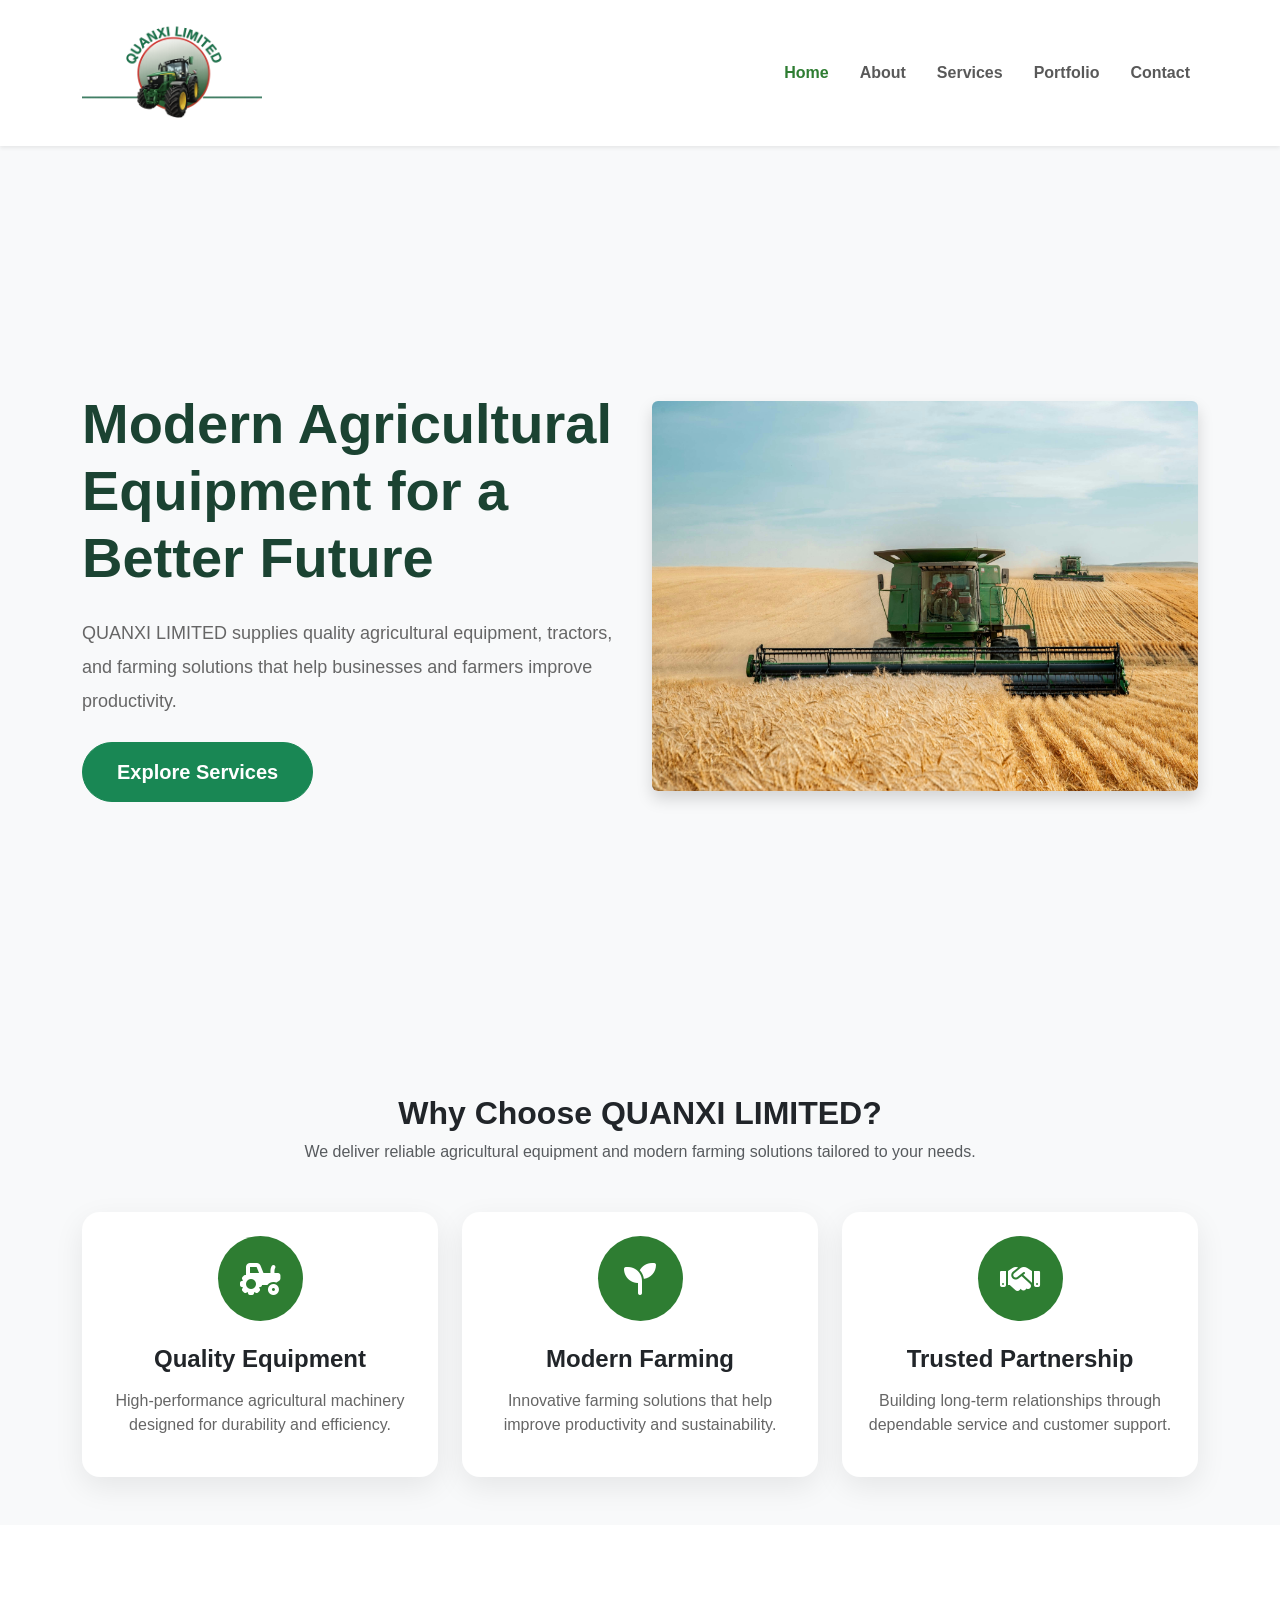
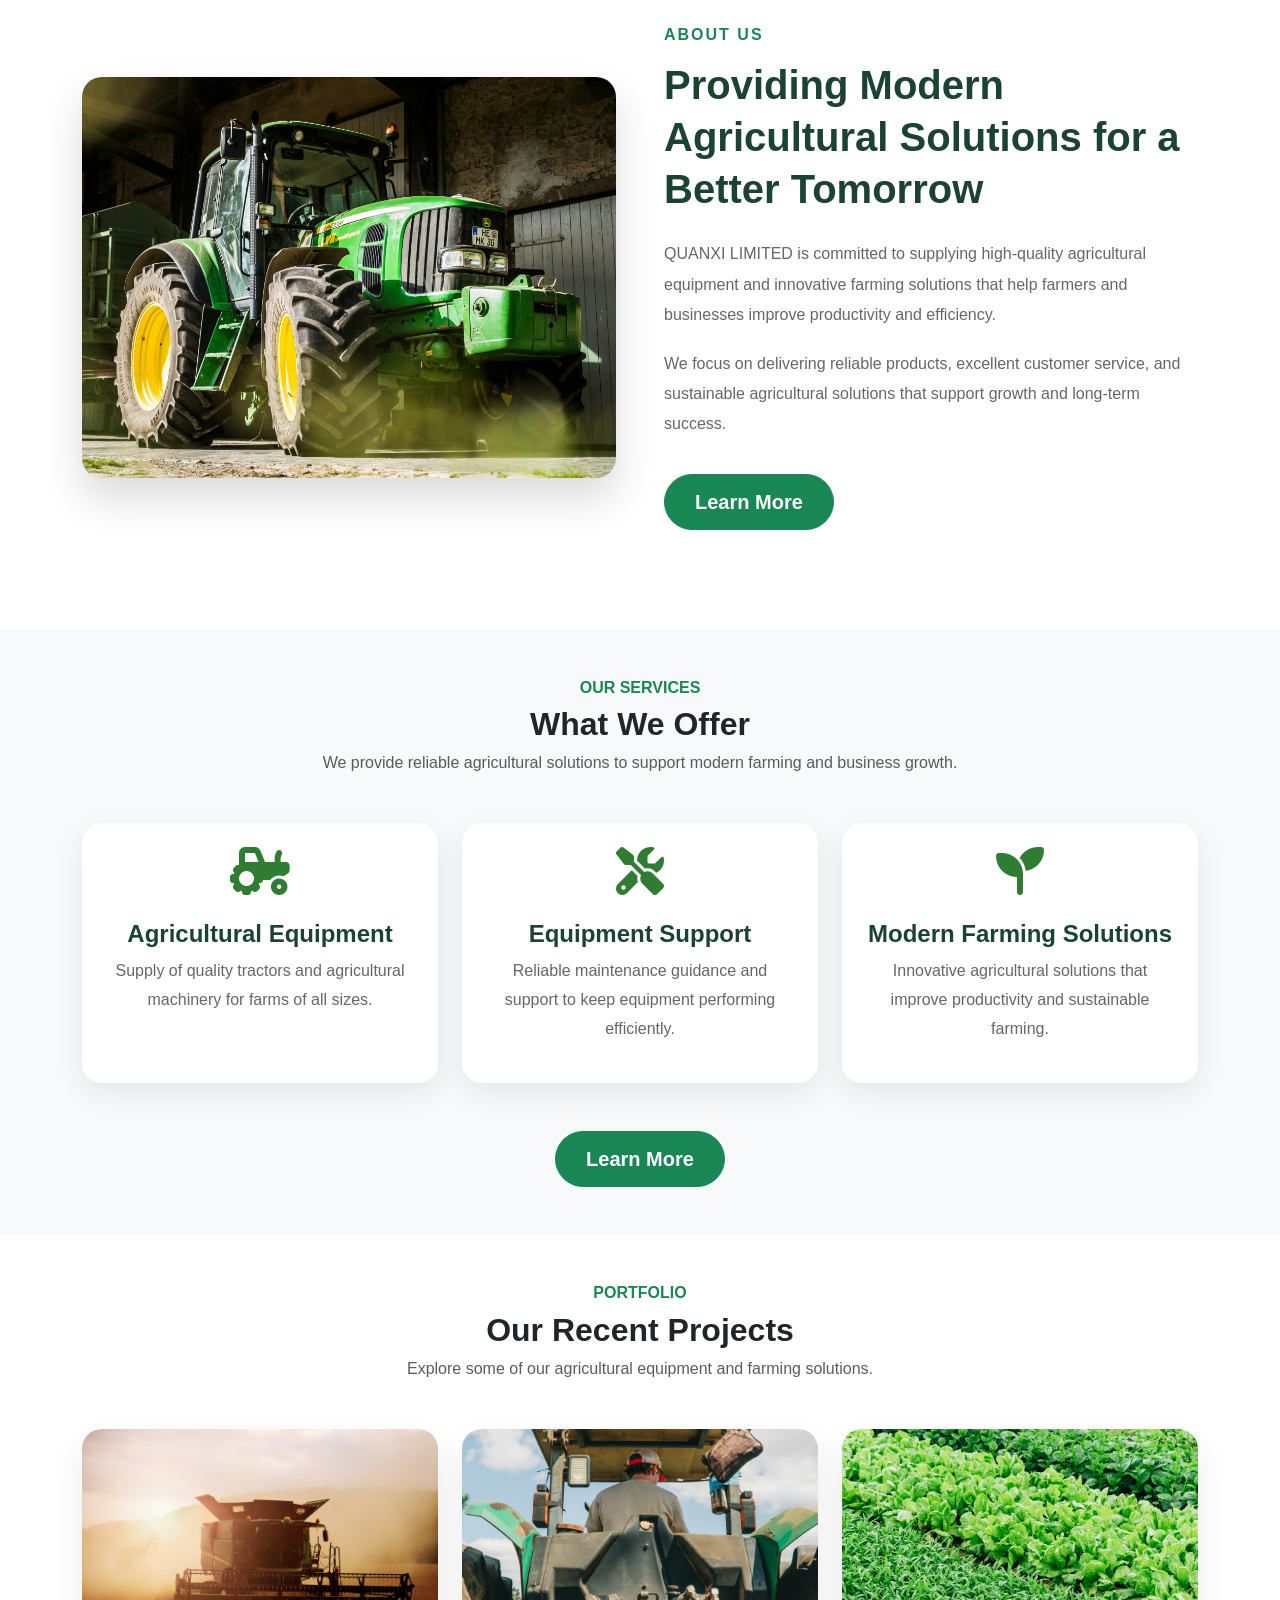
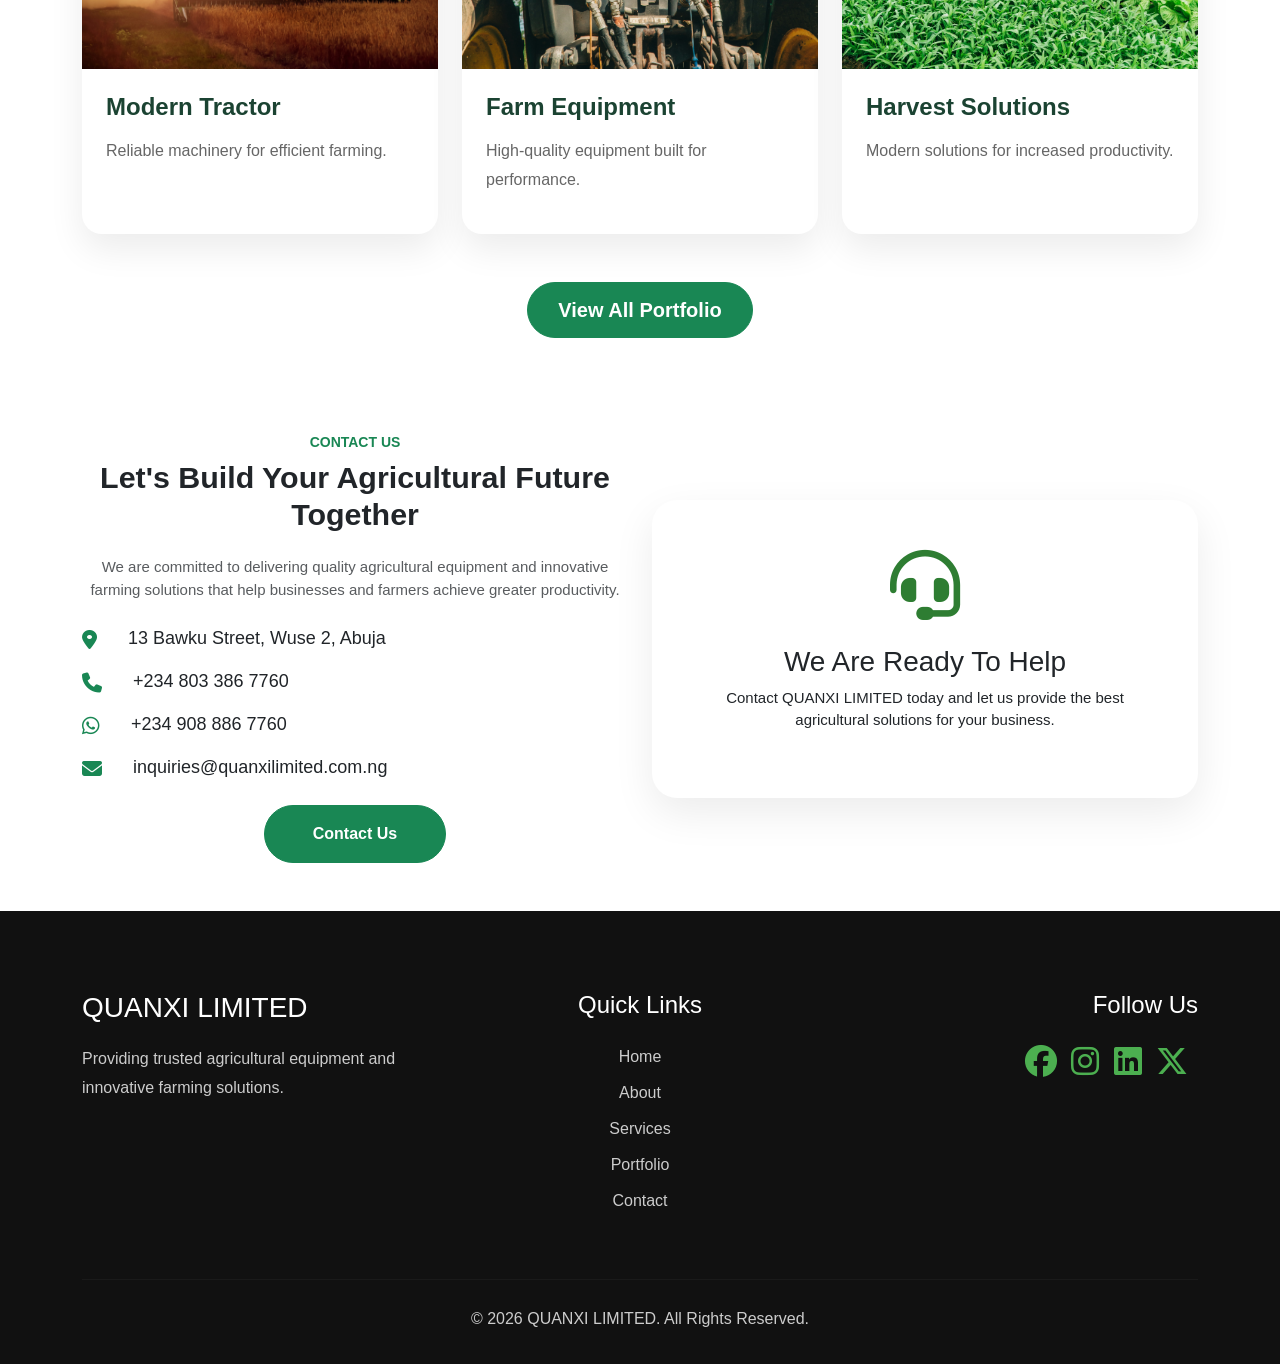
==== commit ad4191b3: "Refactor footer layout: adjust column alignment, enhance text presentation, and improve mobile respo" ====
--- a/index.html
+++ b/index.html
@@ -413,41 +413,24 @@
 
 <div class="container">
 
-<div class="row gy-5">
-
-<div class="col-lg-4">
-
-<div class="d-flex align-items-center mb-3">
-
-<img src="images/logo/logo.png"
-     class="company-logo img-fluid"
-     alt="QUANXI LIMITED">
-
-<div>
-
-</div>
-
-</div>
+<div class="row gy-4">
+
+<div class="col-lg-4 text-center text-lg-start">
+
+<h3>QUANXI LIMITED</h3>
 
 <p>
-
-Providing trusted agricultural equipment,
-innovative farming solutions and excellent
-customer support across Nigeria.
-
+Providing trusted agricultural equipment
+and innovative farming solutions.
 </p>
 
 </div>
 
-<div class="col-lg-4">
-
-<h4>
-
-Quick Links
-
-</h4>
-
-<ul class="footer-links">
+<div class="col-lg-4 text-center">
+
+<h4>Quick Links</h4>
+
+<ul class="list-unstyled footer-links">
 
 <li><a href="index.html">Home</a></li>
 
@@ -463,51 +446,20 @@
 
 </div>
 
-<div class="col-lg-4">
-
-<h4>
-
-Contact
-
-</h4>
-
-<p>
-
-<i class="fas fa-map-marker-alt"></i>
-
-13 Bawku Street,
-Wuse 2,
-Abuja
-
-</p>
-
-<p>
-
-<i class="fas fa-phone"></i>
-
-+234 803 386 7760
-
-</p>
-
-<div class="contact-item mb-4">
-
-<div class="contact-item d-flex align-items-start mb-3">
-
-    <i class="fas fa-envelope"></i>
-
-    <div>
-
-        <p class="mb-2">
-            inquiries@quanxilimited.com.ng
-        </p>
-
-        <p class="mb-0">
-            sales@quanxilimited.com.ng
-        </p>
-
-    </div>
-
-</div>
+<div class="col-lg-4 text-center text-lg-end">
+
+<h4>Follow Us</h4>
+
+<div class="social-icons">
+
+<a href="#"><i class="fab fa-facebook fa-2x"></i></a>
+
+<a href="#"><i class="fab fa-instagram fa-2x"></i></a>
+
+<a href="#"><i class="fab fa-linkedin fa-2x"></i></a>
+
+<a href="#"><i class="fab fa-x-twitter fa-2x"></i></a>
+
 </div>
 
 </div>
@@ -518,8 +470,7 @@
 
 <p class="text-center mb-0">
 
-© 2026 QUANXI LIMITED.
-All Rights Reserved.
+© 2026 QUANXI LIMITED. All Rights Reserved.
 
 </p>
 
--- a/css/style.css
+++ b/css/style.css
@@ -608,9 +608,19 @@
 ==================================*/
 
 .contact-preview{
-
-    padding:100px 0;
-
+    text-align:center;
+}
+
+.contact-preview h6{
+    font-size:14px;
+}
+
+.contact-preview h2{
+    font-size:1.9rem;
+}
+
+.contact-preview p{
+    font-size:15px;
 }
 
 .contact-item{
@@ -1081,14 +1091,14 @@
 
 .hero h1{
 
-font-size:2.4rem;
-
+font-size:2rem;
+text-align: center;
 }
 
 .hero p{
 
-font-size:16px;
-
+font-size:15px;
+text-align: center;
 }
 
 .hero .btn{
@@ -1097,6 +1107,59 @@
 
 margin-bottom:15px;
 
+}
+
+/* Why Choose Us */
+.feature-card h4{
+    text-align:center;
+    font-size:1.5rem;
+}
+
+.feature-card p{
+    text-align:center;
+}
+
+.feature-card ul{
+    text-align:left;
+}
+
+.footer{
+    text-align:center;
+}
+
+.footer .d-flex{
+    justify-content:center !important;
+}
+
+.footer p,
+.footer h4{
+    text-align:center;
+}
+
+.footer-links{
+    padding:0;
+}
+
+.footer-links li{
+    text-align:center;
+}
+
+.footer .contact-item{
+    justify-content:center;
+    text-align:center;
+}
+
+.footer .contact-item i{
+    margin-top:5px;
+}
+
+.company-logo{
+    display:block;
+    margin:0 auto 20px;
+}
+
+.footer .col-lg-4:first-child{
+    text-align:center;
 }
 
 .navbar-collapse{
@@ -1111,6 +1174,117 @@
     padding:10px;
 }
 
+.about-section{
+    text-align:center;
+}
+
+.about-section h6{
+    font-size:13px;
+}
+
+.about-section h2{
+    font-size:1.4rem !important;
+    line-height:1.4 !important;
+    text-align: center;
+}
+
+.about-section p{
+    font-size:15px;
+}
+
+.about-section .btn{
+    display:inline-block;
+}
+
+.services-section{
+    text-align:center;
+}
+
+.services-section h6{
+    font-size:14px;
+}
+
+.services-section h2{
+    font-size:1.4rem !important;
+    line-height:1.4 !important;
+    text-align: center;
+}
+
+.services-section p{
+    font-size:15px;
+}
+
+.mobile-heading{
+    font-size:1.7rem !important;
+    text-align:center;
+}
+
+.footer{
+    text-align:center;
+}
+
+.footer .row{
+    justify-content:center;
+}
+
+.footer .col-lg-4{
+    text-align:center;
+    margin-bottom:35px;
+}
+
+.footer h3,
+.footer h4{
+    text-align:center;
+}
+
+.footer p{
+    text-align:center;
+}
+
+.footer-links{
+    display:flex;
+    flex-direction:column;
+    align-items:center;
+    padding-left:0;
+}
+
+.footer-links li{
+    width:100%;
+}
+
+.social-icons{
+    display:flex;
+    justify-content:center;
+    align-items:center;
+    gap:18px;
+    margin-top:15px;
+}
+.contact-section{
+    text-align:center;
+}
+
+.contact-section h2{
+    font-size:1.4rem !important;
+    line-height:1.4 !important;
+    text-align: center;
+}
+
+.portfolio-section{
+    text-align:center;
+}
+
+.portfolio-section h6{
+    font-size:14px;
+}
+
+.portfolio-section h2{
+    font-size:1.9rem;
+}
+
+.portfolio-section p{
+    font-size:15px;
+}
+
 .about-section,
 
 .services-section,
@@ -1125,6 +1299,106 @@
 
 padding:70px 0;
 
+}
+
+.portfolio-card{
+    text-align:center;
+}
+
+.portfolio-card .p-4{
+    align-items:center;
+}
+
+.portfolio-card h4{
+    font-size:20px;
+}
+
+.portfolio-card p{
+    font-size:15px;
+}
+
+.portfolio-card .btn{
+    align-self:center;
+}
+
+.portfolio-hero h1{
+    font-size:1.8rem;
+    text-align: center;
+}
+
+.portfolio-hero p{
+    font-size:15px;
+    text-align: center;
+}
+
+.contact-hero h1{
+    font-size:1.8rem;
+    text-align: center;
+}
+
+.contact-hero p{
+    font-size:15px;
+    text-align: center;
+}
+
+.about-hero h1{
+    font-size:1.8rem;
+    text-align: center;
+}
+
+.about-hero p{
+    font-size:15px;
+    text-align: center;
+}
+
+.services-hero h1{
+    font-size:1.8rem;
+    text-align: center;
+}
+
+.services-hero p{
+    font-size:15px;
+    text-align: center;
+}
+
+.service-card{
+    text-align:center;
+}
+
+.service-card h4{
+    font-size:20px;
+}
+
+.service-card p{
+    font-size:15px;
+}
+
+.contact-card{
+    text-align:center;
+}
+
+.contact-card h5{
+    font-size:20px;
+}
+
+.contact-card p{
+    font-size:15px;
+}
+
+h2{
+    font-size:2rem;
+}
+h6{
+    font-size:14px;
+}
+
+.portfolio-card img{
+    height:220px;
+}
+
+.hero img{
+    max-width:90%;
+    margin:auto;
 }
 
 .service-card,
@@ -1172,6 +1446,39 @@
 .company-logo{
 
 width:120px;
+
+}
+
+@media (max-width:576px){
+
+.hero h1,
+.about-hero h1,
+.services-hero h1,
+.portfolio-hero h1,
+.contact-hero h1{
+    font-size:1.9rem;
+}
+
+.hero p,
+.about-hero p,
+.services-hero p,
+.portfolio-hero p,
+.contact-hero p{
+    font-size:14px;
+}
+
+.portfolio-card h4,
+.service-card h4,
+.team-card h3{
+    font-size:20px;
+}
+
+.portfolio-card p,
+.service-card p,
+.team-card p,
+.contact-card p{
+    font-size:14px;
+}
 
 }
 
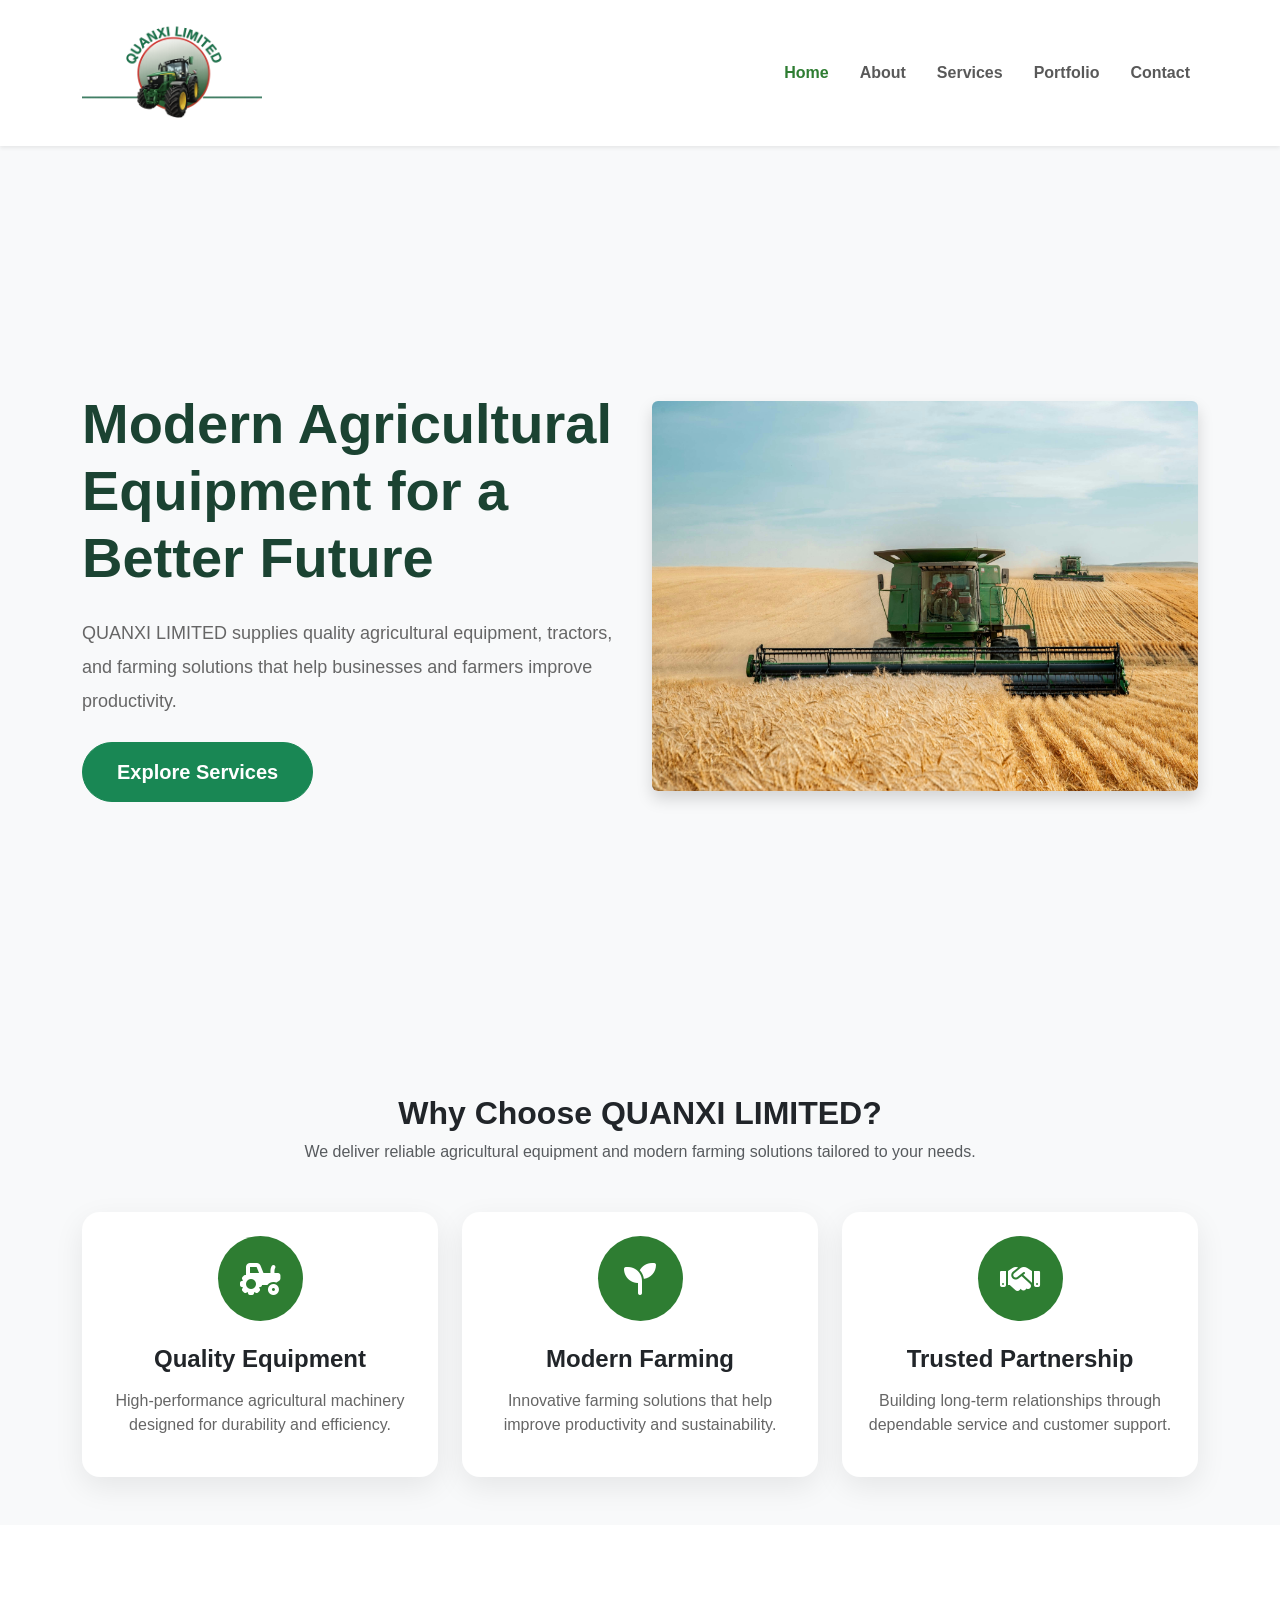
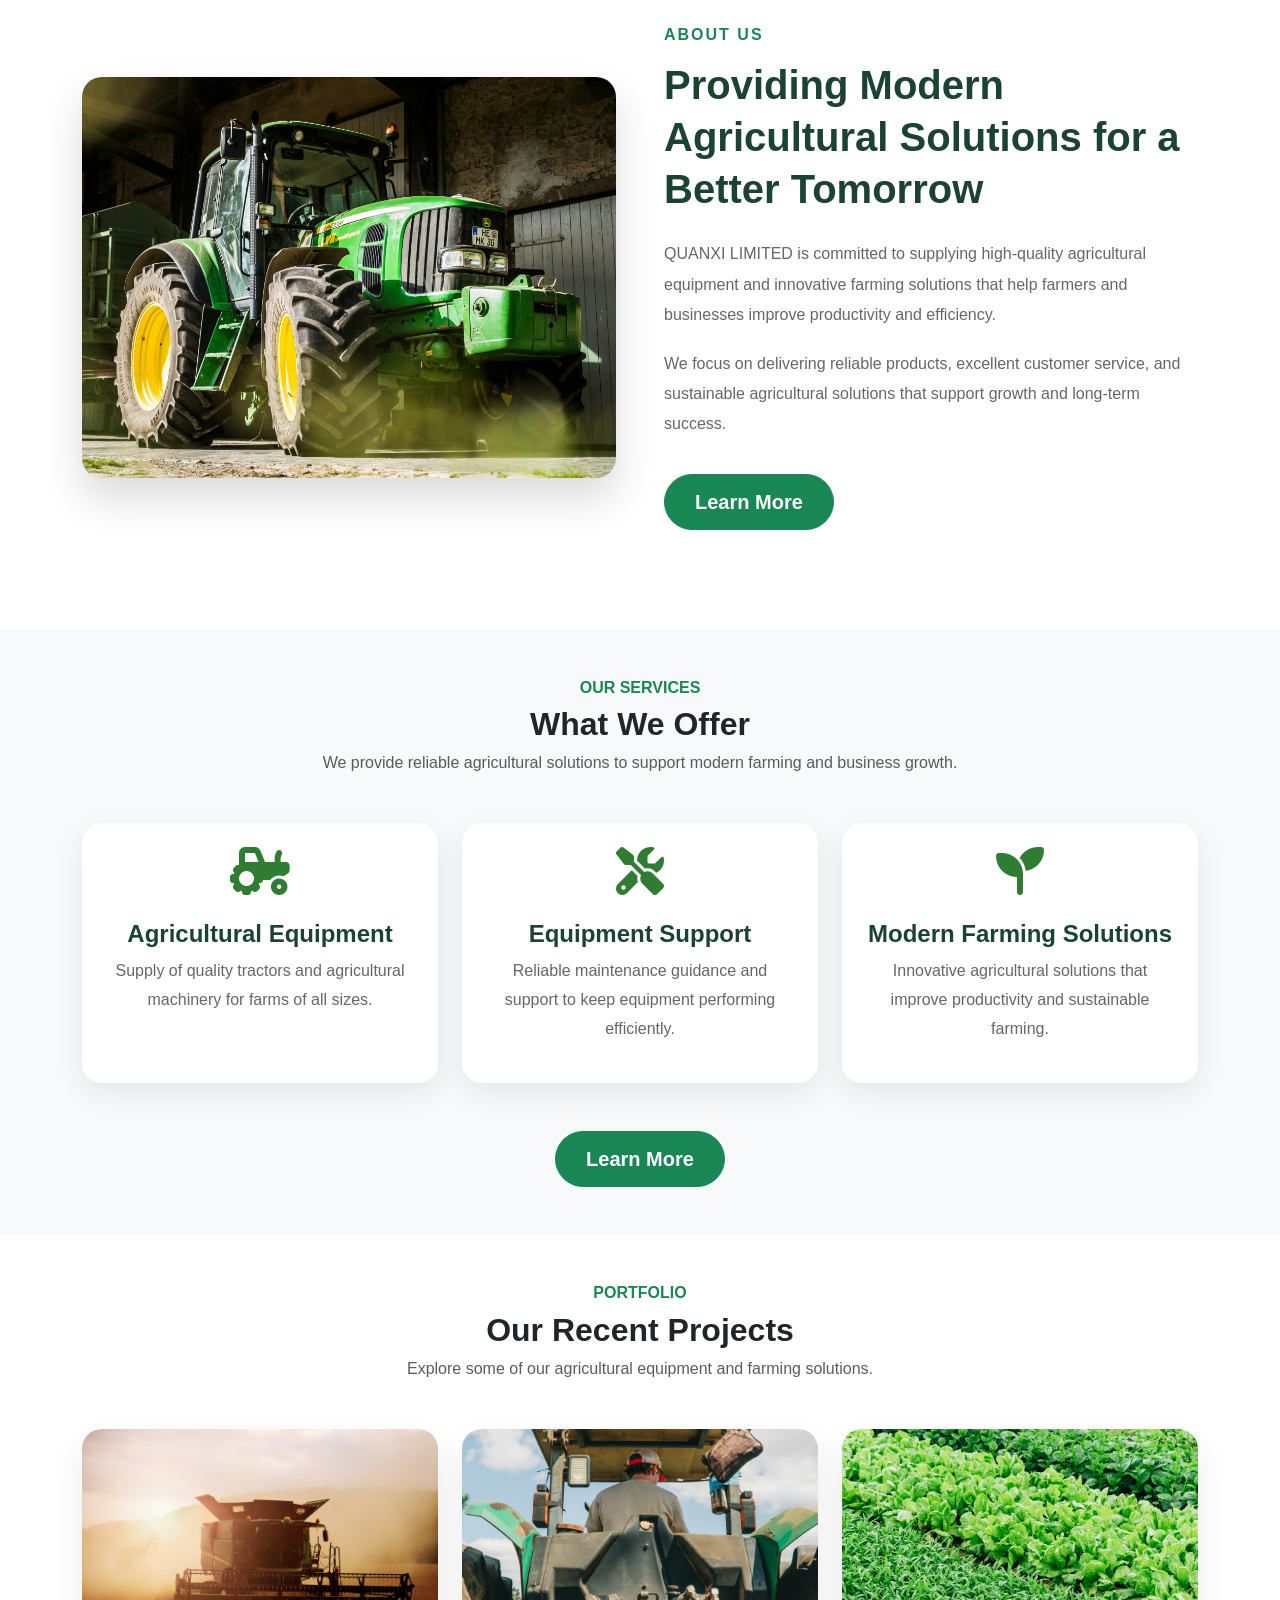
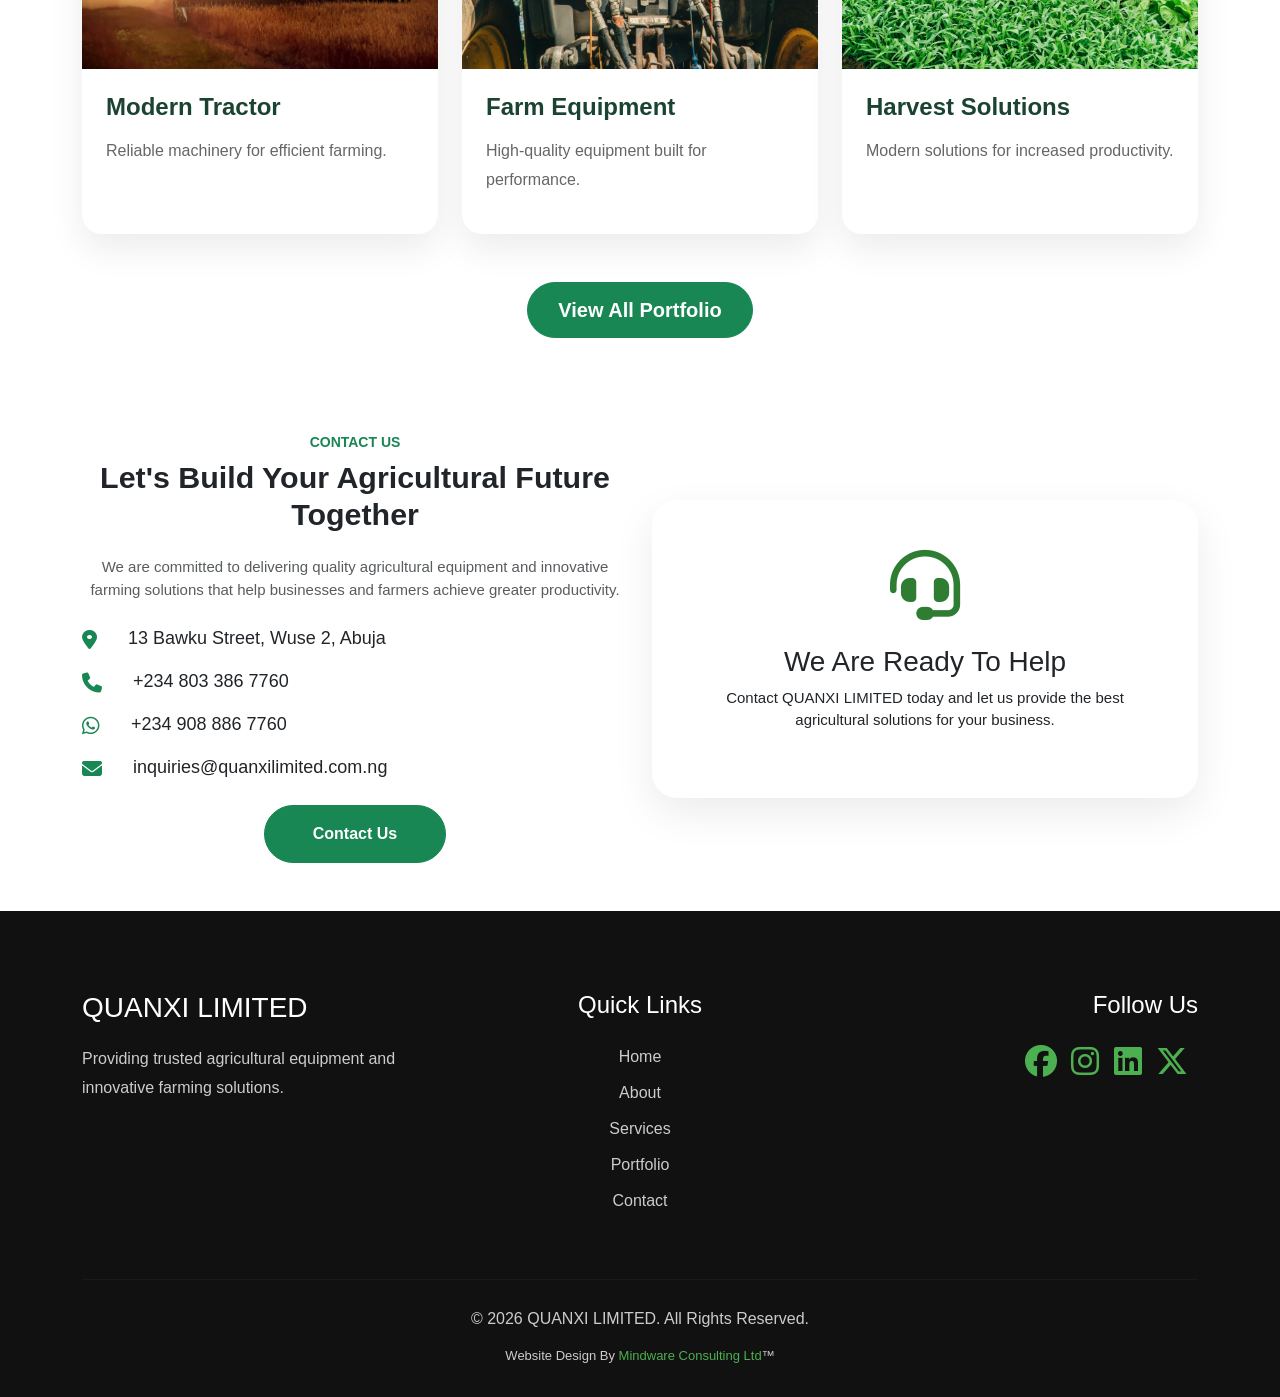
==== commit 6b163105: "add mindware footer signature" ====
--- a/index.html
+++ b/index.html
@@ -474,6 +474,12 @@
 
 </p>
 
+<p class="text-center footer-credit mb-0">
+
+Website Design By <a href="https://mindwareconsult.com.ng/" target="_blank" rel="noopener noreferrer" class="footer-credit-link">Mindware Consulting Ltd</a>&#8482;
+
+</p>
+
 </div>
 
 </footer>
--- a/css/style.css
+++ b/css/style.css
@@ -735,6 +735,34 @@
 
 }
 
+.footer-credit{
+
+    color:#aaa;
+
+    font-size:13px;
+
+    margin-top:10px;
+
+}
+
+.footer-credit-link{
+
+    color:#4CAF50;
+
+    text-decoration:none;
+
+    transition:.3s;
+
+}
+
+.footer-credit-link:hover{
+
+    color:#fff;
+
+    text-decoration:underline;
+
+}
+
 .footer i{
 
     color:#4CAF50;
@@ -1219,37 +1247,36 @@
     text-align:center;
 }
 
-.footer{
-    text-align:center;
-}
-
+/* Portfolio Footer Mobile */
 .footer .row{
-    justify-content:center;
+    text-align:center;
 }
 
 .footer .col-lg-4{
-    text-align:center;
-    margin-bottom:35px;
-}
-
-.footer h3,
-.footer h4{
-    text-align:center;
-}
-
-.footer p{
-    text-align:center;
-}
-
-.footer-links{
     display:flex;
     flex-direction:column;
+    justify-content:center;
     align-items:center;
-    padding-left:0;
-}
-
-.footer-links li{
+    text-align:center !important;
+    margin-bottom:35px;
+}
+
+.footer h3,
+.footer h4,
+.footer p{
     width:100%;
+    text-align:center !important;
+}
+
+.footer ul{
+    padding:0;
+    margin:0;
+}
+
+.footer ul li{
+    text-align:center;
+    list-style:none;
+    margin-bottom:10px;
 }
 
 .social-icons{
@@ -1257,8 +1284,9 @@
     justify-content:center;
     align-items:center;
     gap:18px;
-    margin-top:15px;
-}
+    width:100%;
+}
+
 .contact-section{
     text-align:center;
 }
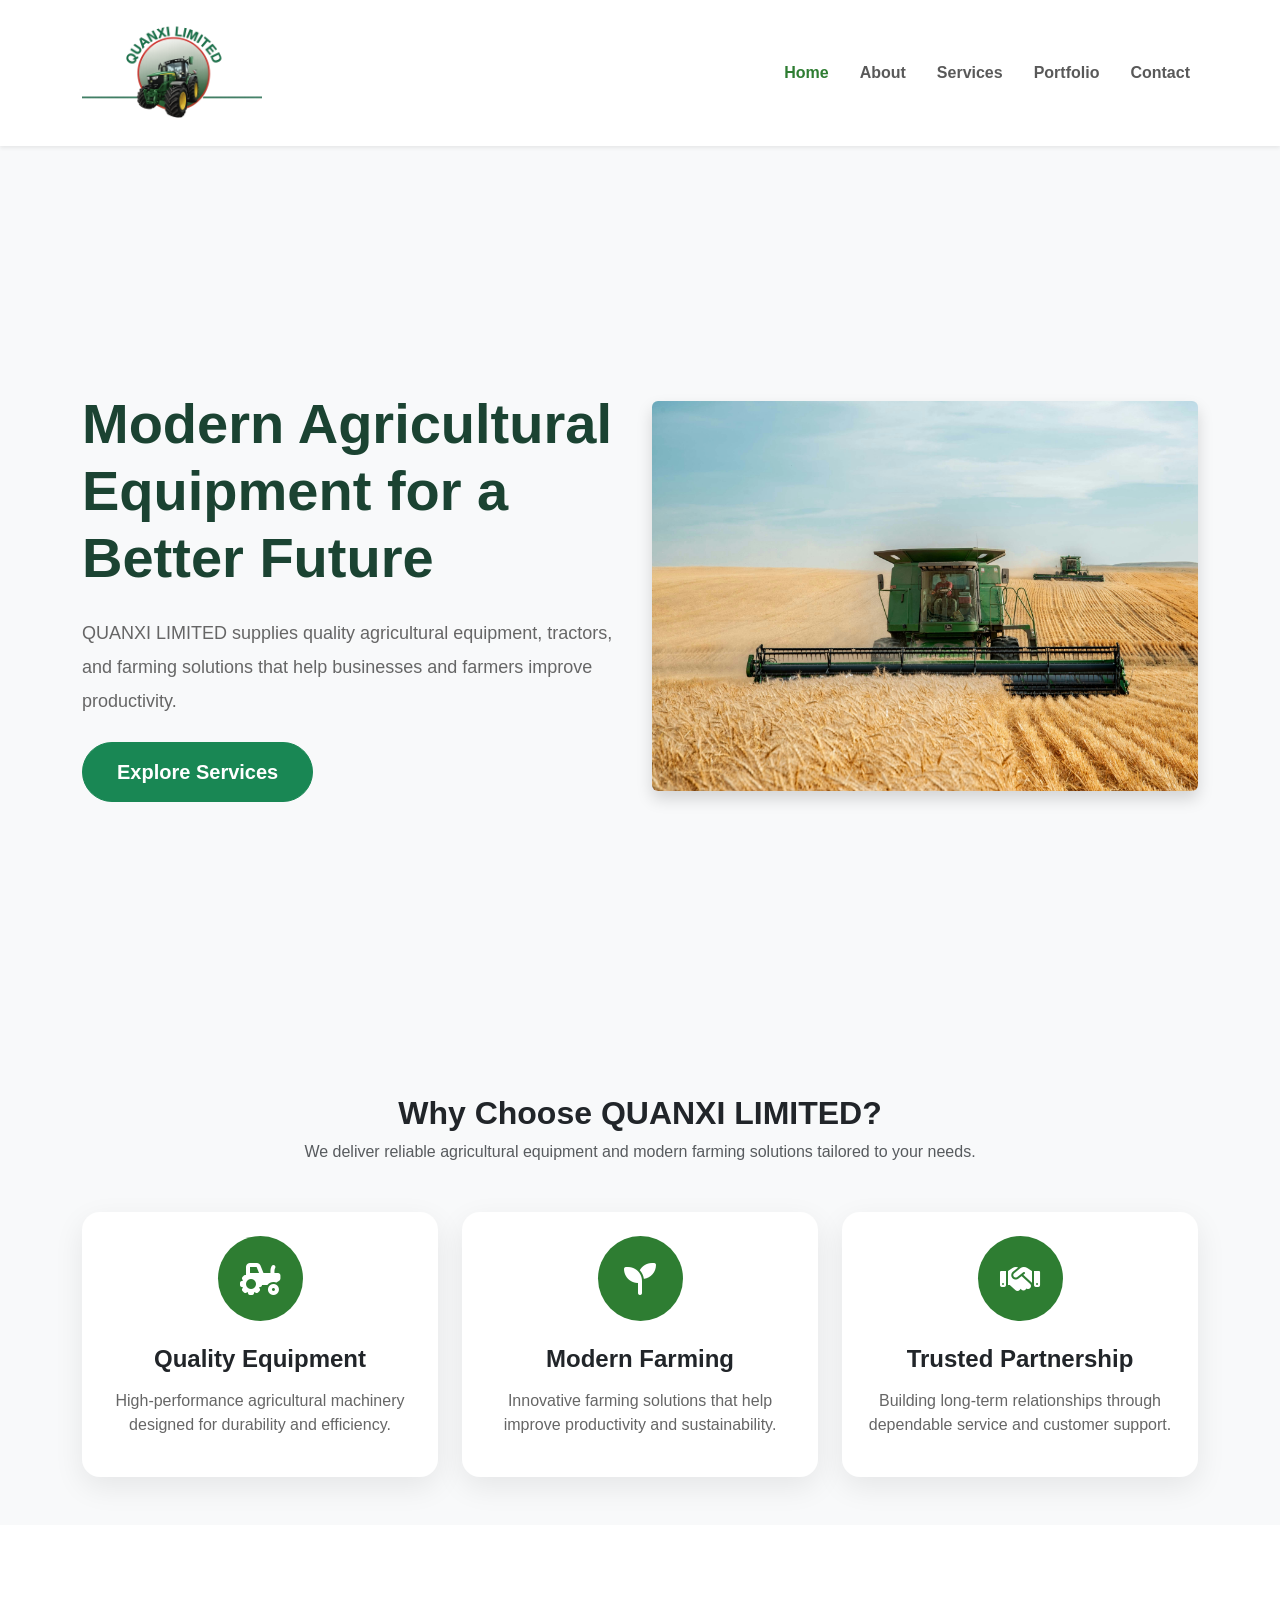
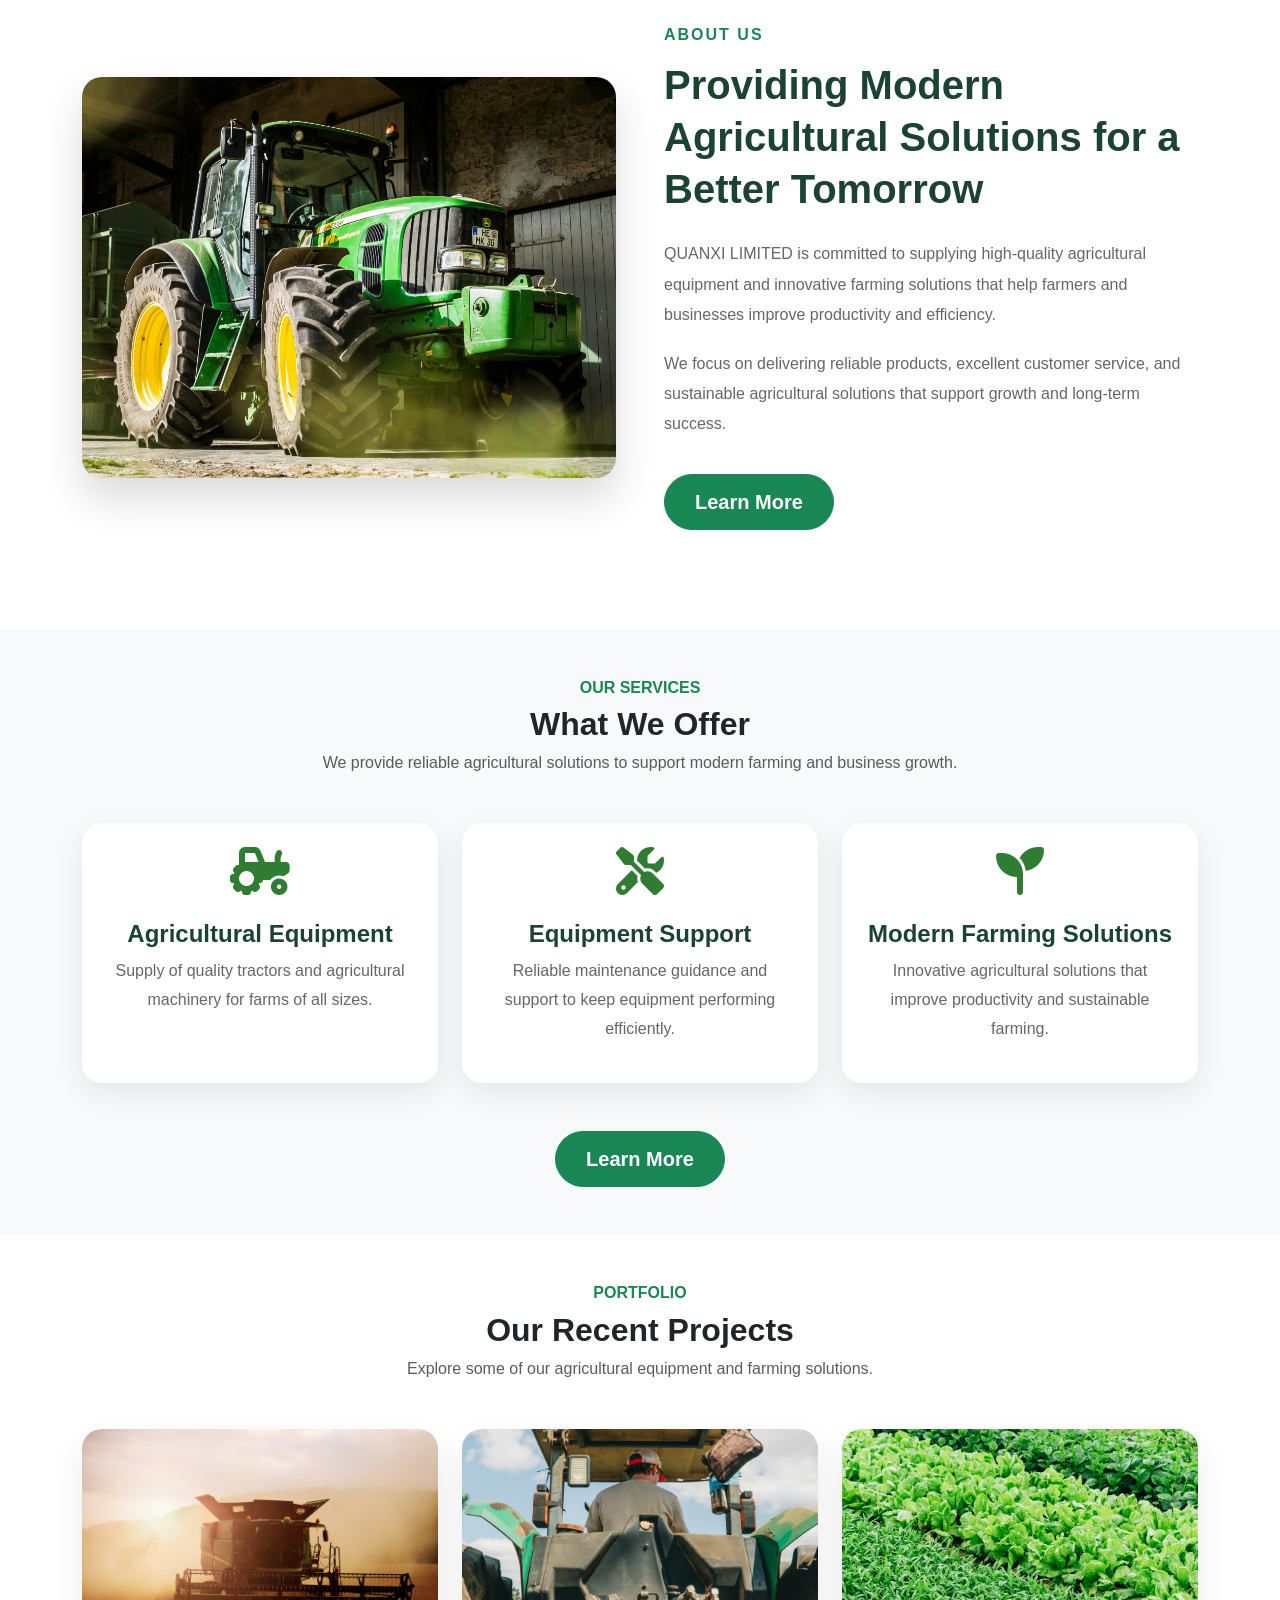
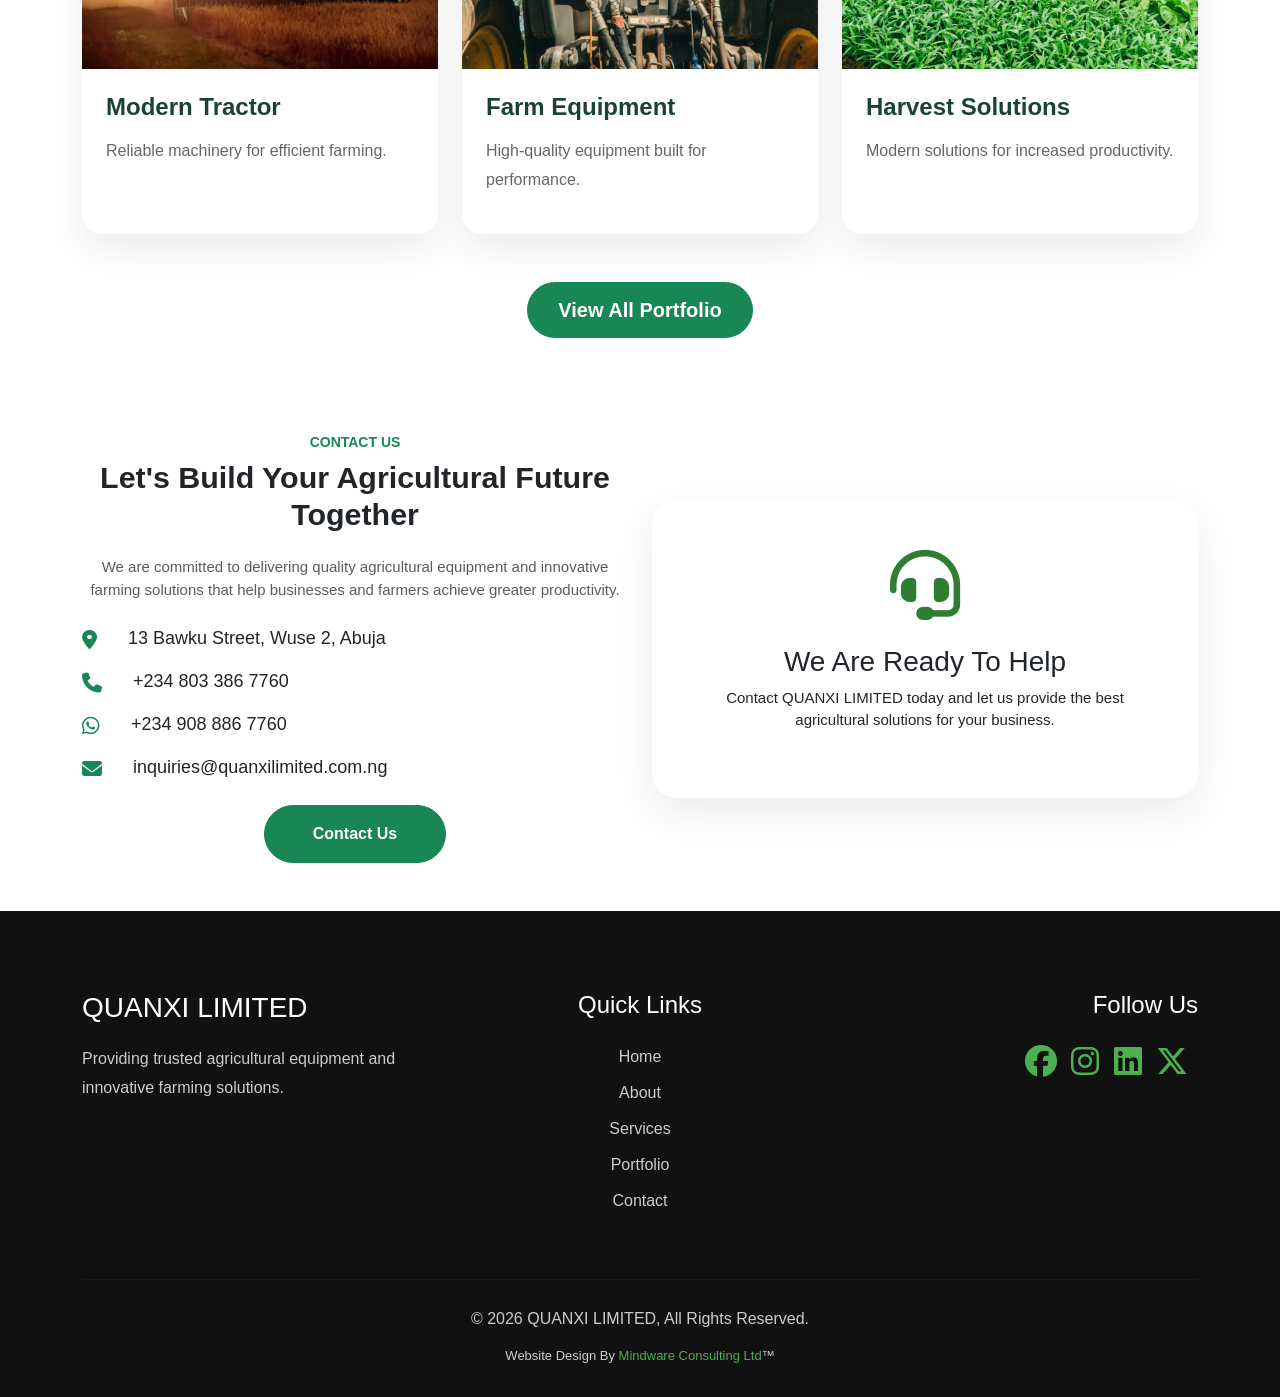
==== commit 3a1f7389: "Update footer and portfolio page" ====
--- a/index.html
+++ b/index.html
@@ -14,7 +14,7 @@
    <nav class="navbar navbar-expand-lg navbar-light bg-white shadow-sm sticky-top">
     <div class="container">
 
-        <a class="navbar-brand" href="index.html">
+        <a class="navbar-brand" href="/">
             <img src="images/logo/logo.png" class="company-logo" alt="Quanxi Limited">
         </a>
 
@@ -31,23 +31,23 @@
             <ul class="navbar-nav">
 
                 <li class="nav-item">
-                    <a class="nav-link active" href="index.html">Home</a>
+                    <a class="nav-link active" href="/">Home</a>
                 </li>
 
                 <li class="nav-item">
-                    <a class="nav-link" href="about.html">About</a>
+                    <a class="nav-link" href="/about">About</a>
                 </li>
 
                 <li class="nav-item">
-                    <a class="nav-link" href="services.html">Services</a>
+                    <a class="nav-link" href="/services">Services</a>
                 </li>
 
                 <li class="nav-item">
-                    <a class="nav-link" href="portfolio.html">Portfolio</a>
+                    <a class="nav-link" href="/portfolio">Portfolio</a>
                 </li>
 
                 <li class="nav-item">
-                    <a class="nav-link" href="contact.html">Contact</a>
+                    <a class="nav-link" href="/contact">Contact</a>
                 </li>
 
             </ul>
@@ -71,7 +71,7 @@
                     farmers improve productivity.
                 </p>
 
-                <a href="services.html" class="btn btn-success btn-lg">
+                <a href="/services" class="btn btn-success btn-lg">
                     Explore Services
                 </a>
             </div>
@@ -179,7 +179,7 @@
                     We focus on delivering reliable products, excellent customer service, and sustainable agricultural solutions that support growth and long-term success.
                 </p>
 
-                <a href="about.html" class="btn btn-success btn-lg mt-3">
+                <a href="/about" class="btn btn-success btn-lg mt-3">
                     Learn More
                 </a>
 
@@ -243,7 +243,7 @@
                 </div>
             </div>
             <div class="text-center mt-5">
-            <a href="services.html" class="btn btn-success btn-lg">
+            <a href="/services" class="btn btn-success btn-lg">
             Learn More
             </a>
             </div>
@@ -307,7 +307,7 @@
 
         <div class="text-center mt-5">
 
-            <a href="portfolio.html" class="btn btn-success btn-lg">
+            <a href="/portfolio" class="btn btn-success btn-lg">
                 View All Portfolio
             </a>
 
@@ -371,7 +371,7 @@
 
                 </div>
 
-                <a href="contact.html" class="btn btn-success rounded-pill px-5 py-3">
+                <a href="/contact" class="btn btn-success rounded-pill px-5 py-3">
 
                     Contact Us
 
@@ -432,15 +432,15 @@
 
 <ul class="list-unstyled footer-links">
 
-<li><a href="index.html">Home</a></li>
-
-<li><a href="about.html">About</a></li>
-
-<li><a href="services.html">Services</a></li>
-
-<li><a href="portfolio.html">Portfolio</a></li>
-
-<li><a href="contact.html">Contact</a></li>
+<li><a href="/">Home</a></li>
+
+<li><a href="/about">About</a></li>
+
+<li><a href="/services">Services</a></li>
+
+<li><a href="/portfolio">Portfolio</a></li>
+
+<li><a href="/contact">Contact</a></li>
 
 </ul>
 
@@ -470,12 +470,11 @@
 
 <p class="text-center mb-0">
 
-© 2026 QUANXI LIMITED. All Rights Reserved.
+© 2026 QUANXI LIMITED, All Rights Reserved.
 
 </p>
 
 <p class="text-center footer-credit mb-0">
-
 Website Design By <a href="https://mindwareconsult.com.ng/" target="_blank" rel="noopener noreferrer" class="footer-credit-link">Mindware Consulting Ltd</a>&#8482;
 
 </p>
